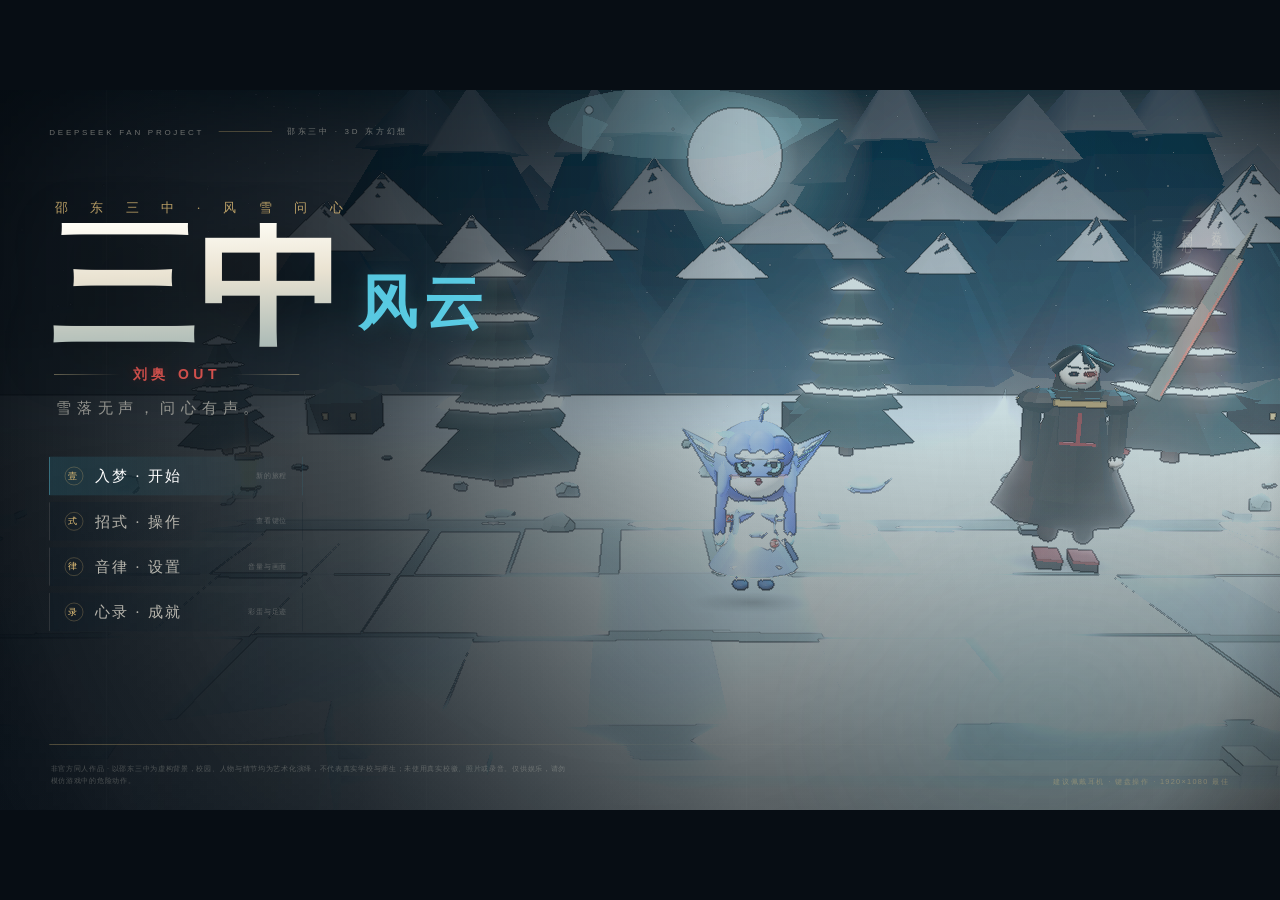
==== index.html @ c454cb0c "feat: 《三中风云》完整项目导入 - 三章 3D 低多边形动作流程、成长/武学/装备与 v2 存档 - 校园异化层：净化战斗、理智、伙伴、伪装、算力之眼、谣言与日历 - 27 班行为树与专属事件、" ====
<!DOCTYPE html>
<html lang="zh-CN">
<head>
  <meta charset="UTF-8">
  <meta name="viewport" content="width=device-width, initial-scale=1.0, maximum-scale=1.0, user-scalable=no">
  <meta name="theme-color" content="#070d14">
  <meta name="description" content="《三中风云》——操控 DeepSeek 的 Q 萌形象（名字可自定义），执行名为“深寻”的任务，在三中梦境的风雪中迎战守心人刘奥。原创 3D 水墨武侠动作游戏，以邵东三中校园为虚构梦境背景。">
  <meta property="og:title" content="三中风云｜刘奥 OUT">
  <meta property="og:description" content="一场关于守护与放手的水墨武侠梦。浏览器即开即玩，约 40–60 分钟。">
  <meta property="og:image" content="preview.png">
  <meta property="og:type" content="website">
  <title>三中风云｜刘奥 OUT</title>
  <link rel="icon" type="image/svg+xml" href="favicon.svg">
  <link rel="stylesheet" href="css/style.css">
  <link rel="stylesheet" href="css/campus.css">
</head>
<body>
  <canvas id="world3d" aria-hidden="true"></canvas>
  <canvas id="game" aria-label="三中风云 游戏画面"></canvas>

  <div id="ui">
    <!-- 标题 -->
    <section id="titleScreen" class="screen title-screen">
      <div class="title-topline">
        <span>DEEPSEEK FAN PROJECT</span>
        <span class="vertical-rule"></span>
        <span>邵东三中 · 3D 东方幻想</span>
      </div>

      <div class="title-lockup">
        <p class="title-eyebrow">邵 东 三 中 · 风 雪 问 心</p>
        <h1 class="game-title"><span>三中</span><i>风云</i></h1>
        <div class="title-rule"><b></b><em>刘奥 OUT</em><b></b></div>
        <p class="title-motto">雪落无声，问心有声。</p>
      </div>

      <nav class="main-menu" aria-label="主菜单">
        <button class="menu-btn primary" data-action="new"><span class="btn-index">壹</span><span>入梦 · 开始</span><small>新的旅程</small></button>
        <button class="menu-btn" data-action="continue" id="continueBtn" hidden><span class="btn-index">续</span><span>续梦 · 继续</span><small>承接上次心灯</small></button>
        <button class="menu-btn" data-action="help"><span class="btn-index">式</span><span>招式 · 操作</span><small>查看键位</small></button>
        <button class="menu-btn" data-action="settings"><span class="btn-index">律</span><span>音律 · 设置</span><small>音量与画面</small></button>
        <button class="menu-btn" data-action="achievements"><span class="btn-index">录</span><span>心录 · 成就</span><small>彩蛋与足迹</small></button>
      </nav>

      <div class="title-side-note">
        <span>一卷风雪</span>
        <span>一柄问心</span>
        <span>一场迟来的道别</span>
      </div>

      <div class="title-footer">
        <p>非官方同人作品 · 以邵东三中为虚构背景，校园、人物与情节均为艺术化演绎，不代表真实学校与师生；未使用真实校徽、照片或录音。仅供娱乐，请勿模仿游戏中的危险动作。</p>
        <span>建议佩戴耳机 · 键盘操作 · 1920×1080 最佳</span>
      </div>
      <div class="title-ink" aria-hidden="true"></div>
    </section>

    <!-- 顶部状态 -->
    <div id="hud" class="hud hidden">
      <div class="hud-left">
        <div class="hud-portrait"><canvas id="hudPortrait" width="160" height="160"></canvas><i class="portrait-ring"></i></div>
        <div class="hud-stats">
          <div class="hud-name"><b id="hudName">深 寻</b><span>DEEPSEEK</span><em id="hudChapter">序章</em></div>
          <div class="bar hp-bar"><i id="hpFill"></i><span id="hpText">160 / 160</span></div>
          <div class="bar qi-bar"><i id="qiFill"></i><span>Token</span></div>
          <div class="bar posture-bar"><i id="postureFill"></i><span>架势</span></div>
          <div class="bar san-bar"><i id="sanFill"></i><span>理智 <b id="sanText">100 / 100</b></span></div>
          <div class="xp-line"><div class="xp-track"><i id="xpFill"></i></div><span id="xpText">0 / 100</span><b>T · 属性</b></div>
          <div class="hud-badges">
            <span class="flask-badge" id="flaskBadge"><i>鲸露</i><b id="flaskCount">3</b></span>
            <span class="focus-badge" id="focusBadge"><i>心念</i><b id="focusText">0%</b></span>
            <span class="buff-badge" id="buffBadge" hidden>喵力</span>
            <span class="level-badge">Lv.<b id="levelText">1</b></span>
            <span class="attr-badge" id="attrBadge" hidden>属性点 0</span>
          </div>
        </div>
      </div>

      <div class="hud-right">
        <div class="stage-label" id="stageLabel">第一章 · 雪落云门</div>
        <div class="mission-label">三中 · 任务代号 深寻</div>
        <div class="campus-hud">
          <span class="disguise-chip" id="disguiseChip">伪装 <b id="disguiseText">100%</b></span>
          <span class="date-chip" id="dateChip">2025-09-01 · 早自习</span>
          <span class="exam-chip">高考倒计时 <b id="examDays">279</b> 天</span>
        </div>
        <div class="companion-chips" id="companionChips"></div>
        <div class="vision-chip" id="visionChip">Tab · 算力之眼</div>
        <div class="vision-chip zone-chip" id="zoneChip">M · 校园区域</div>
        <div class="vision-chip journal-chip" id="journalChip">Q · 三中档案</div>
        <div class="time-label"><span id="timerText">00:00</span><small>梦境时刻</small></div>
        <div class="objective" id="objective">循着心念的裂痕前行</div>
      </div>

      <div id="comboDisplay" class="combo-display">
        <strong id="comboNumber">0</strong><span>连斩</span>
        <em id="comboRank">无痕</em>
      </div>
    </div>

    <div id="bossBar" class="boss-bar hidden">
      <div class="boss-meta"><span id="bossName">刘奥</span><em id="bossTitle">守心人</em><b id="bossPhase">一阶段</b></div>
      <div class="boss-track"><i id="bossFill"></i><span class="boss-notch n1"></span><span class="boss-notch n2"></span></div>
    </div>

    <div id="interactPrompt" class="interact-prompt"><kbd>F</kbd><span id="interactName">互动</span><em>靠近·轻触</em></div>
    <div id="toast" class="toast"></div>
    <div id="omenToast" class="omen-toast">
      <span>天 之 象</span>
      <b id="omenName"></b>
      <p id="omenSub"></p>
    </div>
    <div id="chapterCard" class="chapter-card">
      <span id="chapterCardNum">第一章</span>
      <h2 id="chapterCardName">雪落云门</h2>
      <p id="chapterCardSub">云门旧地 · 风雪未停</p>
    </div>
    <div id="tutorial" class="tutorial"></div>
    <div id="subtitleBark" class="bark"></div>

    <div id="achievementToast" class="achievement-toast">
      <div class="ach-mark" id="achToastSeal">鲸</div>
      <div class="ach-copy"><span>心录 · 成就解锁</span><b id="achToastName"></b><p id="achToastDesc"></p></div>
    </div>

    <!-- 剧情对话 -->
    <div id="dialogue" class="dialogue hidden">
      <div class="dialogue-ornament"></div>
      <div class="dialogue-portrait"><canvas id="dialoguePortrait" width="220" height="220"></canvas></div>
      <div class="dialogue-body">
        <div class="dialogue-name" id="dialogueName">DeepSeek</div>
        <p class="dialogue-text" id="dialogueText"></p>
        <div id="dialogueChoices" class="dialogue-choices hidden"></div>
        <div class="dialogue-continue"><span>空格 / 点击</span><i></i></div>
      </div>
      <div class="dialogue-seal" aria-hidden="true">心</div>
    </div>

    <!-- 过场动画 -->
    <div id="cinematic" class="cinematic hidden">
      <div class="cinema-bar top"></div>
      <div class="cinema-bar bottom"></div>
      <div class="cinema-chapter" id="cinemaChapter">序 · 雪落无声</div>
      <div class="cinema-portrait"><canvas id="cinemaPortrait" width="220" height="220"></canvas></div>
      <button class="skip-btn" id="cinemaSkip">跳过序幕 <kbd>Esc</kbd></button>
      <div class="cinema-caption">
        <div class="cinema-speaker" id="cinemaSpeaker"></div>
        <p id="cinemaText"></p>
        <span class="cinema-hint" id="cinemaHint">点击 / 空格 继续</span>
      </div>
    </div>

    <!-- 暂停 -->
    <section id="pauseScreen" class="screen modal-screen hidden">
      <div class="modal-panel pause-panel">
        <p class="panel-eyebrow">风雪暂歇</p>
        <h2>暂停</h2>
        <div class="pause-actions">
          <button class="ink-btn primary" data-action="resume">继续前行</button>
          <button class="ink-btn" data-action="achievements">心录 · 成就</button>
          <button class="ink-btn" data-action="help">查看招式</button>
          <button class="ink-btn" data-action="photos">本地留影 · 照片角色</button>
          <button class="ink-btn" data-action="settings">音律设置</button>
          <button class="ink-btn danger" data-action="title">回到标题</button>
        </div>
        <p class="panel-note">进度会在每次破障后自动留存</p>
      </div>
    </section>

    <!-- 本地照片角色 -->
    <section id="photoScreen" class="screen modal-screen photo-screen hidden">
      <div class="modal-panel photo-panel">
        <p class="panel-eyebrow">本地 · 留影</p>
        <h2>照片角色</h2>
        <p class="photo-note">选择一张本地照片，游戏会在浏览器内完成去背景并生成 2.5D 纸片人。<b>照片不会上传、不会写入仓库或存档</b>，刷新页面后角色消失。</p>
        <label class="photo-field"><span>照片文件</span><input id="photoFile" type="file" accept="image/*"></label>
        <div class="photo-row">
          <label class="photo-field"><span>角色名</span><input id="photoName" type="text" maxlength="12" placeholder="同学"></label>
          <label class="photo-field"><span>行为</span>
            <select id="photoFaction">
              <option value="student">学生 · 附近游荡</option>
              <option value="athlete">体育生 · 追击碰撞</option>
              <option value="scholar">学霸 · 保持距离精神攻击</option>
            </select>
          </label>
        </div>
        <label class="photo-check"><input id="photoAI" type="checkbox" checked><span>启用 AI 行为（关闭后只作为立牌站立）</span></label>
        <p class="photo-status" id="photoStatus">尚未导入照片。</p>
        <div class="photo-actions">
          <button class="ink-btn primary" data-action="importPhoto">导入到当前场景</button>
          <button class="ink-btn" data-action="clearPhotos">清除留影</button>
          <button class="ink-btn" data-action="closePhotos">返回暂停</button>
        </div>
      </div>
    </section>

    <!-- 操作说明 -->
    <section id="helpScreen" class="screen modal-screen hidden">
      <div class="modal-panel help-panel">
        <p class="panel-eyebrow">问心式</p>
        <h2>操作与招式</h2>
        <div class="help-grid">
          <div class="help-item"><kbd>W</kbd><kbd>A</kbd><kbd>S</kbd><kbd>D</kbd><span>全向移动</span></div>
          <div class="help-item"><kbd>Space</kbd><span>跳跃 / 二段跳</span></div>
          <div class="help-item"><kbd>鼠标右键拖拽</kbd><span>环绕视角</span></div>
          <div class="help-item"><kbd>J</kbd><span>三段连斩</span></div>
          <div class="help-item"><kbd>K</kbd><span>潮涌斩 · 消耗 Token</span></div>
          <div class="help-item"><kbd>Shift</kbd><span>闪身 · 无敌帧</span></div>
          <div class="help-item"><kbd>E</kbd><span>卸势 · 红光时弹反</span></div>
          <div class="help-item"><kbd>F</kbd><span>处决气竭敌人 / 互动</span></div>
          <div class="help-item"><kbd>R</kbd><span>鲸露 · 回复生命</span></div>
          <div class="help-item"><kbd>U</kbd><span>鲸落 · 心念满时释放</span></div>
          <div class="help-item"><kbd>T</kbd><span>角色成长 · 属性与武学</span></div>
          <div class="help-item"><kbd>B</kbd><span>行囊 · 装备 / 道具 / 合成</span></div>
          <div class="help-item"><kbd>Tab</kbd><span>算力之眼 · 看见侵蚀与谣言</span></div>
          <div class="help-item"><kbd>G</kbd><span>AI 娘伙伴 · 同行与净化</span></div>
          <div class="help-item"><kbd>Q</kbd><span>三中档案 · 日历 / 班级 / 名册</span></div>
          <div class="help-item"><kbd>M</kbd><span>校园区域 · 教学 / 宿舍 / 食堂 / 操场</span></div>
          <div class="help-item"><kbd>Esc</kbd><span>暂停 / 跳过过场</span></div>
        </div>
        <div class="help-tip">
          <b>完美闪身 · 卸势</b><span>在命中前一瞬按 <kbd>Shift</kbd> 触发 0.2 倍子弹时间；看到红光时按 <kbd>E</kbd> 削减敌人真气。<br>敌人真气归零后靠近按 <kbd>F</kbd> 处决。</span>
        </div>
        <button class="ink-btn primary wide" data-action="closeHelp">明白了</button>
      </div>
    </section>

    <!-- 成长 -->
    <section id="growthScreen" class="screen modal-screen growth-screen hidden">
      <div class="growth-panel">
        <div class="growth-head"><div><p class="panel-eyebrow">心念 · 成长</p><h2>角色成长</h2></div><div class="growth-points"><b id="growthPoints">0</b><span>可用属性点</span><em>技能点 <b id="growthSkillPoints">0</b></em></div></div>
        <div class="growth-summary"><span>等级 <b id="growthLevel">1</b></span><span>经验 <b id="growthXp">0 / 100</b></span><span>累计击败 <b id="growthKills">0</b></span></div>
        <div class="growth-tabs">
          <button class="growth-tab active" data-action="growthTab" data-tab="attr">属 性</button>
          <button class="growth-tab" data-action="growthTab" data-tab="skill">武 学</button>
        </div>
        <div id="growthAttrPanel" class="growth-attrs">
          <div class="growth-attr" data-attr="str"><b>力 量</b><span id="attrStr">1</span><p>提高所有剑招伤害</p><button data-action="attrStr">＋</button></div>
          <div class="growth-attr" data-attr="agi"><b>敏 捷</b><span id="attrAgi">1</span><p>提高移速与 Token 回复</p><button data-action="attrAgi">＋</button></div>
          <div class="growth-attr" data-attr="vit"><b>体 魄</b><span id="attrVit">1</span><p>提高生命上限</p><button data-action="attrVit">＋</button></div>
        </div>
        <div id="growthSkillBranches" class="growth-skills hidden"></div>
        <p class="growth-note">升级获得 3 点属性点与 1 点技能点。装备在行囊（B）中穿戴，词缀会实时计入同一份成长存档。</p>
        <button class="ink-btn primary wide" data-action="closeGrowth">收心 · 继续</button>
      </div>
    </section>

    <!-- 行囊 -->
    <section id="equipmentScreen" class="screen modal-screen equipment-screen hidden">
      <div class="growth-panel equipment-panel">
        <div class="growth-head"><div><p class="panel-eyebrow">行囊 · 器物</p><h2>背包装备</h2></div><div class="growth-points"><b id="equipCount">0</b><span>行囊件数</span></div></div>
        <div class="growth-tabs equip-tabs">
          <button class="growth-tab active" data-action="equipTab" data-tab="equip">装 备</button>
          <button class="growth-tab" data-action="equipTab" data-tab="items">道 具</button>
          <button class="growth-tab" data-action="equipTab" data-tab="craft">合 成</button>
        </div>
        <div id="equipSlotsPanel">
          <div class="equip-slots" id="equipSlots"></div>
          <div class="equip-bag-head"><span>行 囊</span><em id="equipHint">点击器物穿戴；同槽位会自动替换</em></div>
          <div id="equipBag" class="equip-bag"></div>
        </div>
        <div id="equipItemsPanel" class="hidden">
          <div class="equip-bag-head"><span>道 具</span><em>白米饭、粉笔、耳机……在关键时候使用</em></div>
          <div id="itemList" class="consumable-list"></div>
        </div>
        <div id="equipCraftPanel" class="hidden">
          <div class="equip-bag-head"><span>合 成</span><em>在安全屋里，把校园物件拼成能活命的东西</em></div>
          <div id="recipeList" class="recipe-list"></div>
        </div>
        <button class="ink-btn primary wide" data-action="closeEquipment">收好行囊</button>
      </div>
    </section>

    <!-- 伙伴 -->
    <section id="companionScreen" class="screen modal-screen companion-screen hidden">
      <div class="growth-panel companion-panel">
        <div class="growth-head"><div><p class="panel-eyebrow">心念 · 同行</p><h2>AI 娘伙伴</h2></div><div class="growth-points"><b id="companionActive">0</b><span>同行人数</span></div></div>
        <div class="growth-summary"><span>按 <b>G</b> 开关本页</span><span>最多 <b>3</b> 位同行</span><span>精神攻击可能感染她们</span><span>白米饭 / 粉笔可净化</span></div>
        <div id="companionList" class="companion-list"></div>
        <p class="growth-note">好感度影响她们的台词与支援。被感染的 AI 娘会停止辅助并试图感染其他伙伴；放弃净化会留下隐患。</p>
        <button class="ink-btn primary wide" data-action="closeCompanions">收束心念</button>
      </div>
    </section>

    <!-- 档案 -->
    <section id="journalScreen" class="screen modal-screen journal-screen hidden">
      <div class="growth-panel journal-panel">
        <div class="growth-head"><div><p class="panel-eyebrow">校园 · 档案</p><h2>三中档案</h2></div><div class="growth-points"><b id="journalExamDays">279</b><span>距高考 / 天</span></div></div>
        <div class="growth-tabs">
          <button class="growth-tab active" data-action="journalTab" data-tab="calendar">日 历</button>
          <button class="growth-tab" data-action="journalTab" data-tab="classes">班 级</button>
          <button class="growth-tab" data-action="journalTab" data-tab="roster">名 册</button>
          <button class="growth-tab" data-action="journalTab" data-tab="rumors">传 言</button>
          <button class="growth-tab" data-action="journalTab" data-tab="factions">派 系</button>
        </div>
        <div id="journalBody" class="journal-body"></div>
        <p class="growth-note">2025 年 9 月 — 2026 年 6 月。世界不会等你，校园自有它的作息。</p>
        <button class="ink-btn primary wide" data-action="closeJournal">合上档案</button>
      </div>
    </section>

    <!-- 校园区域 -->
    <section id="zoneScreen" class="screen modal-screen zone-screen hidden">
      <div class="growth-panel zone-panel">
        <div class="growth-head"><div><p class="panel-eyebrow">校园 · 行走</p><h2>三中校园</h2></div><div class="growth-points"><b id="zoneExamDays">279</b><span>距高考 / 天</span></div></div>
        <div class="growth-summary"><span id="zoneClock">07:00 · 早自习</span><span id="zoneSan">理智 100 / 100</span><span>按 <b>M</b> 开关本页</span><span>行动会推进校园时间</span></div>
        <div class="zone-layout">
          <div class="zone-map" id="zoneMap"></div>
          <div class="zone-detail" id="zoneDetail"></div>
        </div>
        <div class="zone-log" id="zoneLog"></div>
        <p class="growth-note">区域行动受作息限制，也会消耗时间。上课时间在校园里动手仍会掉伪装；不同区域对应不同班级的污染。</p>
        <button class="ink-btn primary wide" data-action="closeZones">走回走廊</button>
      </div>
    </section>

    <!-- 成就 -->
    <section id="achievementsScreen" class="screen modal-screen achievements-screen hidden">
      <div class="achievements-panel">
        <div class="achievements-head">
          <div>
            <p class="panel-eyebrow">心录 · 风雪留痕</p>
            <h2>成就与彩蛋</h2>
          </div>
          <div class="ach-progress"><b id="achProgressText">0 / 16</b><span>已解锁</span></div>
        </div>
        <div id="achievementList" class="achievement-list"></div>
        <p class="achievements-tip">有些名字、动作和藏在起点身后的东西，也会被心录记住。</p>
        <button class="ink-btn primary wide" data-action="closeAchievements">合上心录</button>
      </div>
    </section>

    <!-- 自定义名字 -->
    <section id="nameScreen" class="screen modal-screen name-screen hidden">
      <div class="modal-panel name-panel">
        <p class="panel-eyebrow">入梦留名</p>
        <h2>你叫什么名字？</h2>
        <p class="name-desc">这个名字会写进这一卷风雪，也会留在自动存档里。</p>
        <input id="playerNameInput" class="name-input" type="text" maxlength="10" placeholder="DeepSeek" autocomplete="off" spellcheck="false" aria-label="玩家名字">
        <p class="name-hint">最多十字 · 留空则仍叫「DeepSeek」</p>
        <div class="name-actions">
          <button class="ink-btn primary" data-action="confirmName">写下名字 · 入梦</button>
          <button class="ink-btn" data-action="cancelName">再想想</button>
        </div>
      </div>
    </section>

    <!-- 设置 -->
    <section id="settingsScreen" class="screen modal-screen hidden">
      <div class="modal-panel settings-panel">
        <p class="panel-eyebrow">调律</p>
        <h2>音律与画面</h2>
        <label class="setting-row"><span>总音量</span><input id="volMaster" type="range" min="0" max="100" value="80"><b id="volMasterVal">80</b></label>
        <label class="setting-row"><span>乐声</span><input id="volMusic" type="range" min="0" max="100" value="55"><b id="volMusicVal">55</b></label>
        <label class="setting-row"><span>音效</span><input id="volSfx" type="range" min="0" max="100" value="75"><b id="volSfxVal">75</b></label>
        <label class="setting-row"><span>角色语音</span><input id="volVoice" type="range" min="0" max="100" value="80"><b id="volVoiceVal">80</b></label>
        <label class="setting-toggle"><span>屏幕震动</span><input id="toggleShake" type="checkbox" checked><b class="switch"></b></label>
        <label class="setting-toggle"><span>减少动态效果</span><input id="toggleMotion" type="checkbox"><b class="switch"></b></label>
        <button class="ink-btn primary wide" data-action="closeSettings">保存并返回</button>
      </div>
    </section>

    <!-- 心诀选择 -->
    <section id="upgradeScreen" class="screen modal-screen hidden">
      <div class="upgrade-head">
        <p class="panel-eyebrow">破障之后 · 心念凝形</p>
        <h2>参悟一道心诀</h2>
        <p>风雪会记住每一次选择。</p>
      </div>
      <div class="upgrade-cards" id="upgradeCards"></div>
    </section>

    <!-- 失败 -->
    <section id="deathScreen" class="screen death-screen hidden">
      <div class="death-ink"></div>
      <div class="big-cai" id="bigCai">菜</div>
      <div class="death-copy">
        <p class="panel-eyebrow">心灯熄了</p>
        <h2>这一局，有点菜。</h2>
        <p>菜就多练。风会等，雪也会等。</p>
        <div class="result-actions">
          <button class="ink-btn primary" data-action="retry">重燃心灯</button>
          <button class="ink-btn" data-action="title">回到标题</button>
        </div>
      </div>
    </section>

    <!-- 胜利 / 结局 -->
    <div id="victoryStamp" class="victory-stamp hidden">
      <div class="victory-rays"></div>
      <div class="stamp-out">刘奥<b>OUT</b></div>
      <p>守心人 · 败</p>
    </div>

    <section id="endingScreen" class="screen ending-screen hidden">
      <div class="ending-panel">
        <p class="panel-eyebrow">梦醒时分</p>
        <h2>雪停了。</h2>
        <p class="ending-quote">“爱若成牢，便不是归处。”</p>
        <div class="ending-stats" id="endingStats"></div>
        <div class="result-actions">
          <button class="ink-btn primary" data-action="new">再入一梦</button>
          <button class="ink-btn" data-action="title">回到标题</button>
        </div>
        <p class="ending-small">《三中风云》 · 本作仅供娱乐，危险动作请勿模仿。</p>
      </div>
    </section>

    <!-- 触屏 -->
    <div id="touchControls" class="touch-controls hidden">
      <button class="t-pause" data-action="pause" aria-label="暂停">停</button>
      <div class="touch-move">
        <button data-touch="forward" aria-label="向前">▲</button>
        <button data-touch="left" aria-label="向左">◀</button>
        <button data-touch="back" aria-label="向后">▼</button>
        <button data-touch="right" aria-label="向右">▶</button>
      </div>
      <div class="touch-action">
        <button data-touch="jump" class="t-jump">跳</button>
        <button data-touch="dodge" class="t-dodge">闪</button>
        <button data-touch="attack" class="t-attack">斩</button>
        <button data-touch="skill" class="t-skill">潮</button>
        <button data-touch="heal" class="t-heal">露</button>
        <button data-touch="deflect" class="t-deflect">卸</button>
        <button data-touch="interact" class="t-interact">触</button>
        <button data-touch="ultimate" class="t-ult">鲸</button>
        <button data-touch="growth" class="t-growth">属</button>
        <button data-touch="bag" class="t-bag">装</button>
        <button data-touch="vision" class="t-vision">眼</button>
        <button data-touch="companions" class="t-partner">伴</button>
        <button data-touch="journal" class="t-journal">档</button>
        <button data-touch="zones" class="t-zone">图</button>
      </div>
    </div>

    <div id="rotateHint">请横屏游玩</div>
  </div>

  <script src="js/utils.js"></script>
  <script src="js/input.js"></script>
  <script src="js/audio.js"></script>
  <script src="js/three-bundle.js"></script>
  <script src="js/art.js"></script>
  <script src="js/threeworld.js"></script>
  <script src="js/omens.js"></script>
  <script src="js/interactables3d.js"></script>
  <script src="js/animation.js"></script>
  <script src="js/story.js"></script>
  <script src="js/campus-data.js"></script>
  <script src="js/campus-systems.js"></script>
  <script src="js/entities.js"></script>
  <script src="js/levels.js"></script>
  <script src="js/game.js"></script>
</body>
</html>
---- css/style.css ----
:root {
  --bg: #070d14;
  --ink: #081018;
  --ink-2: #0d1b26;
  --paper: #e9e4d6;
  --paper-dim: #b9b5a8;
  --cyan: #64e5ff;
  --cyan-deep: #1b9fc4;
  --gold: #e8c47a;
  --red: #d8534f;
  --red-deep: #7f1e22;
  --ui-scale: 1;
  --serif: "STKaiti", "KaiTi", "Kaiti SC", "FangSong", "Songti SC", "Noto Serif CJK SC", "SimSun", serif;
  --sans: "Microsoft YaHei", "PingFang SC", "Noto Sans CJK SC", "Hiragino Sans GB", sans-serif;
}

* { box-sizing: border-box; }
html, body {
  margin: 0; padding: 0; width: 100%; height: 100%;
  overflow: hidden; background: var(--bg); color: var(--paper);
  font-family: var(--sans); user-select: none; -webkit-user-select: none;
  -webkit-tap-highlight-color: transparent;
}
body { position: fixed; inset: 0; }

#world3d {
  position: absolute; left: 0; top: 0;
  display: block; background: #070d14; pointer-events: none;
}
#game {
  position: absolute; inset: 0; width: 100%; height: 100%;
  display: block; background: transparent; pointer-events: none;
}

#ui {
  position: absolute; left: 50%; top: 50%;
  width: 1920px; height: 1080px;
  transform: translate(-50%, -50%) scale(var(--ui-scale));
  transform-origin: center center;
  overflow: hidden; pointer-events: none;
}

.hidden { display: none !important; }
[hidden] { display: none !important; }

.screen {
  position: absolute; inset: 0; pointer-events: auto;
  display: flex; flex-direction: column;
}

/* ============ 标题画面 ============ */
.title-screen {
  padding: 54px 74px 42px;
  background:
    linear-gradient(90deg, rgba(4,10,16,.92) 0%, rgba(4,10,16,.72) 28%, rgba(4,10,16,.18) 58%, rgba(4,10,16,.04) 100%),
    radial-gradient(ellipse at 75% 38%, rgba(78,188,222,.10), transparent 38%);
  animation: fadeIn 1.2s ease both;
}
.title-screen::before {
  content: ""; position: absolute; inset: 0; pointer-events: none;
  background:
    repeating-linear-gradient(90deg, transparent 0 159px, rgba(255,255,255,.016) 160px),
    linear-gradient(0deg, rgba(2,6,10,.56), transparent 55%);
  mix-blend-mode: screen;
}
.title-screen::after {
  content: ""; position: absolute; left: 74px; right: 74px; bottom: 98px; height: 1px;
  background: linear-gradient(90deg, rgba(232,196,122,.44), rgba(232,196,122,.05) 52%, transparent);
}
.title-topline {
  display: flex; align-items: center; gap: 22px;
  color: rgba(233,228,214,.44); letter-spacing: .34em; font-size: 12px;
  animation: slideDown .9s .15s ease both;
}
.vertical-rule { width: 80px; height: 1px; background: rgba(232,196,122,.4); }

.title-lockup {
  position: relative; z-index: 2; margin-top: 93px; width: 850px;
  animation: titleRise 1.4s .2s cubic-bezier(.2,.7,.2,1) both;
}
.title-eyebrow {
  margin: 0 0 9px 8px; font-family: var(--serif); font-size: 19px;
  letter-spacing: .78em; color: var(--gold); opacity: .8;
}
.game-title {
  position: relative; margin: 0; line-height: .84; font-family: var(--serif);
  font-weight: 900; letter-spacing: -.035em; display: flex; align-items: flex-end;
  filter: drop-shadow(0 18px 40px rgba(0,0,0,.45));
}
.game-title span {
  font-size: 222px; color: #f4efe2;
  background: linear-gradient(178deg, #fffef7 0%, #eae3d2 42%, #a9b9b5 100%);
  -webkit-background-clip: text; background-clip: text; color: transparent;
}
.game-title i {
  font-style: normal; font-size: 89px; margin-left: 20px; margin-bottom: 29px;
  letter-spacing: .12em; color: rgba(100,229,255,.85);
  text-shadow: 0 0 28px rgba(100,229,255,.16);
}
.title-rule { display: flex; align-items: center; gap: 18px; margin: 27px 0 0 7px; }
.title-rule b { height: 1px; width: 100px; background: linear-gradient(90deg, rgba(217,197,151,.65), transparent); }
.title-rule b:last-child { transform: scaleX(-1); }
.title-rule em {
  font-style: normal; font-family: var(--sans); font-weight: 800; font-size: 21px;
  letter-spacing: .32em; color: var(--red); text-shadow: 0 0 20px rgba(216,83,79,.24);
}
.title-motto {
  font-family: var(--serif); font-size: 22px; letter-spacing: .42em;
  margin: 22px 0 0 10px; color: rgba(233,228,214,.58);
}

.main-menu {
  position: relative; z-index: 3; margin-top: 58px; width: 380px;
  display: flex; flex-direction: column; gap: 10px;
  animation: fadeUp 1.2s .65s ease both;
}
.menu-btn {
  position: relative; display: flex; align-items: center; gap: 17px;
  min-height: 58px; padding: 0 22px; border: 1px solid transparent;
  border-left: 1px solid rgba(233,228,214,.18);
  background: linear-gradient(90deg, rgba(12,27,38,.38), rgba(12,27,38,0));
  color: rgba(233,228,214,.76); font-family: var(--serif); font-size: 23px;
  letter-spacing: .14em; cursor: pointer; text-align: left;
  transition: .32s cubic-bezier(.2,.7,.2,1);
  overflow: hidden;
}
.menu-btn::after {
  content: ""; position: absolute; left: 0; bottom: 0; height: 1px; width: 0;
  background: linear-gradient(90deg, var(--cyan), transparent);
  transition: width .32s ease;
}
.menu-btn:hover, .menu-btn:focus-visible {
  border-left-color: var(--cyan); background: linear-gradient(90deg, rgba(41,122,145,.24), transparent);
  color: #fff; padding-left: 29px; outline: none;
}
.menu-btn:hover::after, .menu-btn:focus-visible::after { width: 74%; }
.menu-btn.primary { border-left-color: rgba(100,229,255,.6); background: linear-gradient(90deg, rgba(47,142,168,.20), transparent); color: #fff; }
.menu-btn .btn-index {
  font-size: 14px; width: 28px; height: 28px; display: grid; place-items: center;
  border: 1px solid rgba(232,196,122,.35); border-radius: 50%; color: var(--gold);
  font-family: var(--serif); flex: none;
}
.menu-btn small {
  margin-left: auto; font-family: var(--sans); font-size: 10px;
  letter-spacing: .18em; color: rgba(233,228,214,.28); text-transform: uppercase;
}
.menu-btn:hover small { color: rgba(100,229,255,.5); }

.title-side-note {
  position: absolute; right: 83px; top: 188px; z-index: 2;
  display: flex; flex-direction: column; gap: 21px;
  font-family: var(--serif); font-size: 17px; letter-spacing: .5em;
  color: rgba(233,228,214,.30); writing-mode: vertical-rl;
  border-left: 1px solid rgba(233,228,214,.12); padding-left: 23px;
  animation: fadeIn 2s 1s both;
}
.title-footer {
  position: absolute; left: 76px; right: 76px; bottom: 35px; z-index: 3;
  display: flex; justify-content: space-between; align-items: flex-end; gap: 30px;
  font-size: 11px; color: rgba(233,228,214,.27); letter-spacing: .05em;
  animation: fadeIn 1.4s 1.2s both;
}
.title-footer p { margin: 0; max-width: 780px; line-height: 1.7; }
.title-footer span { flex: none; color: rgba(232,196,122,.34); letter-spacing: .18em; }
.title-ink {
  position: absolute; right: -130px; bottom: -260px; width: 980px; height: 780px;
  background: radial-gradient(ellipse at 52% 48%, rgba(70,169,195,.11), transparent 60%);
  transform: rotate(-15deg); filter: blur(8px); pointer-events: none;
}

/* ============ HUD ============ */
.hud {
  position: absolute; inset: 0; pointer-events: none;
  padding: 34px 44px;
}
.hud-left {
  position: absolute; left: 42px; top: 30px; display: flex; gap: 17px; align-items: center;
  filter: drop-shadow(0 8px 24px rgba(0,0,0,.45));
}
.hud-portrait {
  position: relative; width: 84px; height: 84px; flex: none;
  border-radius: 50%; background: radial-gradient(circle at 50% 42%, #244556, #0a141c 70%);
  border: 1px solid rgba(100,229,255,.34);
  box-shadow: inset 0 0 22px rgba(100,229,255,.14), 0 0 28px rgba(100,229,255,.06);
  overflow: hidden;
}
.hud-portrait canvas { width: 100%; height: 100%; display: block; }
.portrait-ring {
  position: absolute; inset: 4px; border: 1px solid rgba(232,196,122,.26);
  border-radius: 50%; pointer-events: none;
}
.hud-stats { width: 360px; }
.hud-name { display: flex; align-items: baseline; gap: 11px; margin-bottom: 7px; }
.hud-name b { font-family: var(--serif); font-size: 22px; letter-spacing: .16em; color: #f4efe2; }
.hud-name span { font-size: 8px; letter-spacing: .24em; color: rgba(100,229,255,.55); }
.hud-name em { margin-left: auto; font-style: normal; font-size: 10px; letter-spacing: .1em; color: rgba(233,228,214,.38); }
.bar {
  position: relative; height: 13px; margin-bottom: 7px; overflow: hidden;
  background: rgba(3,10,14,.66); border: 1px solid rgba(233,228,214,.12);
  transform: skewX(-15deg);
}
.bar i {
  position: absolute; left: 0; top: 0; bottom: 0; width: 100%;
  transform-origin: left center; transition: width .18s ease-out;
}
.hp-bar i { background: linear-gradient(90deg, #b93f41, #e0675d 62%, #f39b7d); box-shadow: 0 0 16px rgba(224,103,93,.3); }
.hp-bar span { position: absolute; inset: 0; display: grid; place-items: center; font-size: 8px; letter-spacing: .08em; color: rgba(255,245,234,.78); transform: skewX(15deg); }
.qi-bar { height: 7px; width: 78%; }
.posture-bar { height: 5px; width: 78%; }
.posture-bar i { background: linear-gradient(90deg, #8d6b30, #e8c47a); box-shadow: 0 0 12px rgba(232,196,122,.25); }
.posture-bar span { position: absolute; right: 5px; top: -3px; font-family: var(--serif); font-size: 8px; color: rgba(232,196,122,.6); transform: skewX(15deg); }
.qi-bar i { background: linear-gradient(90deg, #1b7696, #62dff7); box-shadow: 0 0 12px rgba(100,229,255,.32); }
.qi-bar span { position: absolute; right: 5px; top: -2px; font-family: var(--serif); font-size: 9px; color: rgba(159,236,255,.72); transform: skewX(15deg); }
.hud-badges { display: flex; gap: 16px; margin-top: 8px; align-items: center; }
.flask-badge, .focus-badge { display: flex; align-items: center; gap: 7px; font-size: 9px; letter-spacing: .12em; color: rgba(233,228,214,.46); }
.flask-badge i, .focus-badge i { font-style: normal; }
.flask-badge b {
  width: 24px; height: 18px; display: grid; place-items: center; border-radius: 9px 9px 5px 5px;
  color: #bff5ff; background: linear-gradient(180deg, rgba(60,187,216,.3), rgba(12,58,74,.6));
  border: 1px solid rgba(100,229,255,.35); font-size: 10px;
}
.focus-badge b { color: var(--gold); font-size: 10px; }
.focus-badge.ready b { animation: goldPulse 1s infinite; color: #ffe6a8; }
.buff-badge { padding: 3px 9px; border: 1px solid rgba(232,196,122,.34); border-radius: 10px; font-size: 9px; letter-spacing: .12em; color: #ffe0a0; background: rgba(232,196,122,.08); animation: softPulse 2s infinite; }

.hud-right { position: absolute; right: 44px; top: 35px; text-align: right; }
.stage-label { font-family: var(--serif); font-size: 17px; letter-spacing: .2em; color: rgba(233,228,214,.7); }
.mission-label { margin-top: 5px; font-size: 9px; letter-spacing: .26em; color: rgba(100,229,255,.44); }
.time-label { display: flex; align-items: baseline; justify-content: flex-end; gap: 9px; margin-top: 6px; }
.time-label span { font-size: 22px; font-weight: 300; font-variant-numeric: tabular-nums; color: rgba(233,228,214,.58); letter-spacing: .06em; }
.time-label small { font-size: 8px; letter-spacing: .18em; color: rgba(233,228,214,.24); }
.objective { margin-top: 12px; font-size: 10px; letter-spacing: .08em; color: rgba(232,196,122,.6); }

.combo-display {
  position: absolute; right: 62px; top: 178px; text-align: right; opacity: 0;
  transform: translateX(14px); transition: .2s ease;
}
.combo-display.active { opacity: 1; transform: translateX(0); }
.combo-display strong {
  display: block; font-family: var(--serif); font-size: 76px; line-height: .8;
  color: #eef9fa; text-shadow: 0 0 26px rgba(100,229,255,.34);
  font-variant-numeric: tabular-nums;
}
.combo-display span { font-family: var(--serif); font-size: 16px; letter-spacing: .3em; color: rgba(100,229,255,.72); }
.combo-display em { display: block; margin-top: 9px; font-style: normal; font-size: 9px; letter-spacing: .24em; color: rgba(232,196,122,.62); }

.boss-bar {
  position: absolute; left: 50%; bottom: 54px; width: 1000px;
  transform: translateX(-50%); pointer-events: none;
  filter: drop-shadow(0 8px 22px rgba(0,0,0,.5));
}
.boss-meta { display: flex; align-items: baseline; gap: 14px; margin-bottom: 7px; }
.boss-meta span { font-family: var(--serif); font-size: 24px; letter-spacing: .25em; color: #f0e6d2; }
.boss-meta em { font-style: normal; font-size: 9px; letter-spacing: .22em; color: rgba(216,83,79,.74); }
.boss-meta b { margin-left: auto; font-weight: 400; font-size: 9px; letter-spacing: .16em; color: rgba(233,228,214,.35); }
.boss-track { position: relative; height: 10px; background: rgba(4,8,11,.8); border: 1px solid rgba(233,228,214,.16); overflow: hidden; transform: skewX(-18deg); }
.boss-track i { position: absolute; inset: 0; transform-origin: left; background: linear-gradient(90deg, #6d1b22, #d14745 62%, #f28b65); box-shadow: 0 0 18px rgba(216,83,79,.38); transition: width .12s linear; }
.boss-notch { position: absolute; top: 0; bottom: 0; width: 1px; background: rgba(7,12,16,.78); }
.boss-notch.n1 { left: 33.33%; } .boss-notch.n2 { left: 66.66%; }

/* ============ 提示与章节 ============ */
.toast {
  position: absolute; left: 50%; top: 144px; transform: translate(-50%, -8px);
  padding: 11px 25px; background: linear-gradient(90deg, transparent, rgba(8,18,25,.88) 14%, rgba(8,18,25,.88) 86%, transparent);
  color: rgba(233,228,214,.82); font-family: var(--serif); font-size: 18px; letter-spacing: .18em;
  opacity: 0; transition: .35s ease; pointer-events: none; white-space: nowrap;
}
.toast.show { opacity: 1; transform: translate(-50%, 0); }
.toast.gold { color: var(--gold); }
.toast.red { color: #ef9288; }

.omen-toast {
  position: absolute; left: 50%; top: 236px; transform: translate(-50%, -12px);
  width: 760px; text-align: center; pointer-events: none; z-index: 16;
  opacity: 0; transition: opacity .8s ease, transform .8s ease;
}
.omen-toast.show { opacity: 1; transform: translate(-50%, 0); }
.omen-toast span { display: block; font-size: 9px; letter-spacing: .55em; color: rgba(100,229,255,.55); margin-bottom: 7px; }
.omen-toast b { display: block; font-family: var(--serif); font-weight: 400; font-size: 37px; letter-spacing: .22em; color: #f2e7ca; text-shadow: 0 0 32px rgba(100,229,255,.18), 0 6px 20px rgba(0,0,0,.7); }
.omen-toast p { margin: 9px 0 0; font-family: var(--serif); font-size: 14px; letter-spacing: .12em; color: rgba(233,228,214,.44); }
.omen-toast::before, .omen-toast::after {
  content: ""; position: absolute; top: 34px; width: 130px; height: 1px;
  background: linear-gradient(90deg, transparent, rgba(100,229,255,.45));
}
.omen-toast::before { left: 58px; }
.omen-toast::after { right: 58px; transform: scaleX(-1); }

.interact-prompt {
  position: absolute; left: 50%; bottom: 132px; transform: translate(-50%, 8px);
  display: flex; align-items: center; gap: 11px; padding: 8px 18px 8px 9px;
  background: linear-gradient(90deg, rgba(6,17,23,.9), rgba(8,25,32,.82));
  border: 1px solid rgba(100,229,255,.25); border-left: 2px solid rgba(100,229,255,.7);
  box-shadow: 0 10px 30px rgba(0,0,0,.35);
  opacity: 0; pointer-events: none; transition: opacity .2s, transform .2s; z-index: 12;
}
.interact-prompt.show { opacity: 1; transform: translate(-50%, 0); }
.interact-prompt kbd {
  width: 27px; height: 27px; display: grid; place-items: center; border-radius: 3px;
  border: 1px solid rgba(233,228,214,.3); background: rgba(233,228,214,.07);
  color: #f5f0e4; font-size: 11px; font-weight: 700;
}
.interact-prompt span { font-family: var(--serif); font-size: 17px; letter-spacing: .12em; color: #e9f8f8; }
.interact-prompt em { font-style: normal; font-size: 9px; letter-spacing: .14em; color: rgba(233,228,214,.28); }

.chapter-card {
  position: absolute; inset: 0; display: flex; flex-direction: column; align-items: center; justify-content: center;
  background: radial-gradient(ellipse at 50% 50%, rgba(5,12,18,.72), rgba(2,6,9,.94));
  opacity: 0; pointer-events: none; transition: opacity .7s ease;
  z-index: 9;
}
.chapter-card.show { opacity: 1; }
.chapter-card span { font-size: 11px; letter-spacing: .6em; color: rgba(232,196,122,.58); margin-bottom: 16px; }
.chapter-card h2 { font-family: var(--serif); font-weight: 500; font-size: 58px; letter-spacing: .3em; margin: 0; color: #f1eadb; }
.chapter-card p { margin: 18px 0 0; font-family: var(--serif); font-size: 15px; letter-spacing: .3em; color: rgba(233,228,214,.4); }
.chapter-card::before { content: ""; position: absolute; top: 50%; left: 50%; width: 720px; height: 1px; transform: translate(-50%, 0); background: linear-gradient(90deg, transparent, rgba(232,196,122,.24), transparent); margin-top: 73px; }

.tutorial {
  position: absolute; left: 50px; bottom: 50px; display: flex; flex-direction: column; gap: 8px;
  pointer-events: none;
}
.tip-chip {
  display: flex; align-items: center; gap: 11px; padding: 8px 15px 8px 9px;
  background: linear-gradient(90deg, rgba(7,16,23,.82), rgba(7,16,23,.12));
  border-left: 1px solid rgba(100,229,255,.35); color: rgba(233,228,214,.5);
  font-size: 11px; letter-spacing: .06em; animation: tipIn .35s ease both;
}
.tip-chip kbd {
  min-width: 27px; height: 24px; padding: 0 6px; border-radius: 3px; display: grid; place-items: center;
  border: 1px solid rgba(233,228,214,.24); background: rgba(233,228,214,.06);
  color: #f0eadb; font-family: var(--sans); font-size: 10px; font-weight: 700;
}
.tip-chip em { font-style: normal; color: rgba(100,229,255,.75); }

/* 成就 */
.achievement-toast {
  position: absolute; right: 44px; top: 210px; z-index: 24; width: 390px;
  display: flex; gap: 16px; padding: 17px 20px;
  background: linear-gradient(135deg, rgba(9,25,34,.96), rgba(5,13,19,.94));
  border: 1px solid rgba(232,196,122,.28); border-right: 2px solid rgba(232,196,122,.7);
  box-shadow: 0 18px 45px rgba(0,0,0,.35), inset 0 0 30px rgba(100,229,255,.03);
  opacity: 0; transform: translateX(28px); pointer-events: none;
  transition: opacity .45s ease, transform .45s cubic-bezier(.2,.8,.2,1);
}
.achievement-toast.show { opacity: 1; transform: translateX(0); }
.ach-mark {
  flex: none; width: 54px; height: 54px; border-radius: 50%; display: grid; place-items: center;
  border: 1px solid rgba(232,196,122,.55); color: var(--gold);
  font-family: var(--serif); font-size: 27px; background: rgba(232,196,122,.05);
  box-shadow: 0 0 22px rgba(232,196,122,.08);
}
.ach-copy { min-width: 0; }
.ach-copy span { display: block; font-size: 9px; letter-spacing: .28em; color: rgba(100,229,255,.55); }
.ach-copy b { display: block; margin-top: 3px; font-family: var(--serif); font-weight: 500; font-size: 25px; letter-spacing: .12em; color: #f2ead8; }
.ach-copy p { margin: 4px 0 0; font-size: 10px; line-height: 1.55; color: rgba(233,228,214,.38); }

.achievements-screen { z-index: 68; }
.achievements-panel {
  width: 1180px; padding: 40px 44px 35px;
  background: linear-gradient(145deg, rgba(13,27,38,.985), rgba(5,12,18,.99));
  border: 1px solid rgba(233,228,214,.13); box-shadow: 0 38px 100px rgba(0,0,0,.62);
  position: relative;
}
.achievements-panel::before, .achievements-panel::after { content: ""; position: absolute; width: 38px; height: 38px; pointer-events: none; }
.achievements-panel::before { left: -1px; top: -1px; border-left: 1px solid var(--cyan); border-top: 1px solid var(--cyan); }
.achievements-panel::after { right: -1px; bottom: -1px; border-right: 1px solid rgba(232,196,122,.45); border-bottom: 1px solid rgba(232,196,122,.45); }
.achievements-head { display: flex; justify-content: space-between; align-items: flex-end; margin-bottom: 24px; }
.achievements-head h2 { margin: 0; font-family: var(--serif); font-weight: 500; font-size: 44px; letter-spacing: .16em; color: #f2ecdf; }
.ach-progress { text-align: right; padding-bottom: 7px; }
.ach-progress b { display: block; font-family: var(--serif); font-size: 29px; font-weight: 400; color: var(--gold); }
.ach-progress span { font-size: 9px; letter-spacing: .22em; color: rgba(233,228,214,.3); }
.achievement-list { display: grid; grid-template-columns: 1fr 1fr; gap: 10px 14px; max-height: 610px; overflow-y: auto; padding-right: 5px; }
.achievement-list::-webkit-scrollbar { width: 3px; }
.achievement-list::-webkit-scrollbar-thumb { background: rgba(100,229,255,.25); }
.achievement-card {
  display: flex; gap: 15px; align-items: center; min-height: 77px; padding: 12px 16px;
  border: 1px solid rgba(233,228,214,.08); background: rgba(233,228,214,.025);
}
.achievement-card .seal {
  width: 43px; height: 43px; flex: none; display: grid; place-items: center; border-radius: 50%;
  font-family: var(--serif); font-size: 20px; color: rgba(232,196,122,.7); border: 1px solid rgba(232,196,122,.3);
}
.achievement-card b { display: block; font-family: var(--serif); font-weight: 400; font-size: 20px; letter-spacing: .1em; color: #e9e3d5; }
.achievement-card p { margin: 4px 0 0; font-size: 10px; line-height: 1.55; color: rgba(233,228,214,.36); }
.achievement-card.locked { opacity: .38; filter: grayscale(.8); }
.achievement-card.locked .seal { border-color: rgba(233,228,214,.15); color: rgba(233,228,214,.25); }
.achievement-card.locked b { color: rgba(233,228,214,.42); }
.achievement-card.just { border-color: rgba(232,196,122,.28); background: rgba(232,196,122,.035); }
.achievements-tip { margin: 18px 0 0; font-family: var(--serif); font-size: 12px; letter-spacing: .1em; color: rgba(233,228,214,.28); text-align: center; }

.bark {
  position: absolute; left: 50%; top: 175px; transform: translateX(-50%);
  max-width: 900px; padding: 9px 22px; text-align: center;
  font-family: var(--serif); font-size: 20px; letter-spacing: .08em;
  color: #eee5d2; background: linear-gradient(90deg, transparent, rgba(7,15,21,.82) 12%, rgba(7,15,21,.82) 88%, transparent);
  opacity: 0; transition: opacity .3s ease; pointer-events: none;
}
.bark.show { opacity: 1; }
.bark b { font-weight: 400; color: var(--cyan); margin-right: 13px; font-size: 12px; letter-spacing: .18em; }

/* ============ 对话 ============ */
.dialogue {
  position: absolute; left: 110px; right: 110px; bottom: 42px; min-height: 190px;
  display: flex; align-items: stretch; gap: 25px; padding: 23px 34px 22px 26px;
  background:
    linear-gradient(90deg, rgba(7,15,21,.96), rgba(8,20,28,.90) 55%, rgba(7,15,21,.93)),
    radial-gradient(ellipse at 5% 40%, rgba(100,229,255,.10), transparent 36%);
  border-top: 1px solid rgba(100,229,255,.22);
  border-bottom: 1px solid rgba(232,196,122,.12);
  box-shadow: 0 24px 70px rgba(0,0,0,.55), inset 0 1px rgba(255,255,255,.03);
  pointer-events: auto; cursor: pointer; z-index: 20;
  animation: dialogueIn .28s cubic-bezier(.2,.8,.2,1) both;
}
.dialogue::before { content: ""; position: absolute; inset: 7px; border: 1px solid rgba(233,228,214,.05); pointer-events: none; }
.dialogue-ornament { position: absolute; left: -1px; top: -1px; width: 86px; height: 2px; background: linear-gradient(90deg, var(--cyan), transparent); }
.dialogue-portrait {
  width: 136px; height: 136px; flex: none; border-radius: 50%; overflow: hidden;
  align-self: center; border: 1px solid rgba(100,229,255,.24);
  background: radial-gradient(circle at 50% 40%, #193545, #081117 74%);
  box-shadow: inset 0 0 32px rgba(100,229,255,.10);
}
.dialogue-portrait canvas { width: 100%; height: 100%; display: block; }
.dialogue-body { flex: 1; padding-top: 2px; min-width: 0; }
.dialogue-name {
  font-family: var(--serif); font-size: 21px; letter-spacing: .22em; color: var(--gold);
  display: flex; align-items: center; gap: 13px; margin-bottom: 8px;
}
.dialogue-name::after { content: ""; height: 1px; width: 180px; background: linear-gradient(90deg, rgba(232,196,122,.3), transparent); }
.dialogue-text {
  margin: 0; font-family: var(--serif); font-size: 25px; line-height: 1.68;
  letter-spacing: .055em; color: #e9e4d6; min-height: 84px; white-space: pre-wrap;
}
.dialogue-continue { display: flex; justify-content: flex-end; align-items: center; gap: 9px; margin-top: 3px; font-size: 9px; letter-spacing: .16em; color: rgba(233,228,214,.28); }
.dialogue-continue i { width: 7px; height: 7px; border-right: 1px solid var(--cyan); border-bottom: 1px solid var(--cyan); transform: rotate(45deg); animation: nudge 1s infinite; }
.dialogue-seal {
  position: absolute; right: 20px; top: 17px; width: 31px; height: 31px;
  display: grid; place-items: center; border: 1px solid rgba(216,83,79,.38);
  color: rgba(216,83,79,.55); font-family: var(--serif); font-size: 15px;
  transform: rotate(4deg);
}

/* ============ 过场 ============ */
.cinematic { position: absolute; inset: 0; pointer-events: auto; z-index: 15; }
.cinema-bar { position: absolute; left: 0; right: 0; height: 84px; background: #020507; z-index: 2; }
.cinema-bar.top { top: 0; }
.cinema-bar.bottom { bottom: 0; }
.cinema-chapter {
  position: absolute; left: 72px; top: 120px; z-index: 3;
  font-family: var(--serif); font-size: 15px; letter-spacing: .42em; color: rgba(232,196,122,.65);
  border-left: 2px solid rgba(232,196,122,.36); padding-left: 15px;
}
.cinema-portrait {
  position: absolute; left: 72px; top: 176px; width: 146px; height: 146px; z-index: 4;
  border-radius: 50%; overflow: hidden; border: 1px solid rgba(100,229,255,.25);
  background: radial-gradient(circle at 50% 42%, #1a303a, #071016 72%);
  box-shadow: 0 16px 45px rgba(0,0,0,.4), inset 0 0 24px rgba(100,229,255,.07);
  opacity: .92;
}
.cinema-portrait::after { content: ""; position: absolute; inset: 5px; border-radius: 50%; border: 1px solid rgba(232,196,122,.15); pointer-events: none; }
.cinema-portrait canvas { width: 100%; height: 100%; display: block; }
.skip-btn {
  position: absolute; right: 66px; top: 28px; z-index: 5;
  border: 0; background: transparent; color: rgba(233,228,214,.42);
  font-family: var(--sans); font-size: 10px; letter-spacing: .15em; cursor: pointer;
  padding: 10px 12px; transition: color .2s ease;
}
.skip-btn:hover { color: var(--paper); }
.skip-btn kbd { border: 1px solid rgba(233,228,214,.24); border-radius: 2px; padding: 2px 5px; font-size: 8px; margin-left: 5px; }
.cinema-caption {
  position: absolute; left: 50%; bottom: 139px; transform: translateX(-50%);
  width: 1080px; text-align: center; z-index: 4;
}
.cinema-speaker {
  display: inline-block; margin-bottom: 13px; padding: 4px 16px;
  font-family: var(--serif); color: var(--cyan); font-size: 15px; letter-spacing: .3em;
  background: linear-gradient(90deg, transparent, rgba(17,47,59,.6), transparent);
}
.cinema-caption p {
  margin: 0; padding: 16px 30px; font-family: var(--serif); font-size: 28px;
  line-height: 1.7; letter-spacing: .08em; color: #ece5d5;
  background: linear-gradient(90deg, transparent, rgba(3,9,13,.72) 15%, rgba(3,9,13,.72) 85%, transparent);
  text-shadow: 0 2px 18px rgba(0,0,0,.8);
}
.cinema-caption p:empty { display: none; }
.cinema-hint {
  display: inline-block; margin-top: 15px; font-size: 9px; letter-spacing: .25em;
  color: rgba(233,228,214,.27); animation: softPulse 2s infinite;
}

/* ============ 模态框 ============ */
.modal-screen {
  align-items: center; justify-content: center; z-index: 30;
  background: rgba(2,6,9,.72); backdrop-filter: blur(8px);
  animation: fadeIn .25s ease both;
}
.modal-panel {
  position: relative; width: 760px; padding: 48px 58px 42px;
  background:
    linear-gradient(145deg, rgba(13,27,38,.97), rgba(5,12,18,.98)),
    radial-gradient(ellipse at 10% 0, rgba(100,229,255,.1), transparent 45%);
  border: 1px solid rgba(233,228,214,.12);
  box-shadow: 0 38px 100px rgba(0,0,0,.6);
}
.modal-panel::before, .modal-panel::after {
  content: ""; position: absolute; width: 35px; height: 35px; pointer-events: none;
}
.modal-panel::before { left: -1px; top: -1px; border-left: 1px solid var(--cyan); border-top: 1px solid var(--cyan); }
.modal-panel::after { right: -1px; bottom: -1px; border-right: 1px solid rgba(232,196,122,.46); border-bottom: 1px solid rgba(232,196,122,.46); }
.panel-eyebrow { margin: 0 0 8px; font-family: var(--serif); font-size: 12px; letter-spacing: .45em; color: rgba(232,196,122,.6); }
.modal-panel h2, .upgrade-head h2 { margin: 0 0 29px; font-family: var(--serif); font-weight: 500; font-size: 42px; letter-spacing: .14em; color: #f2ecdf; }
.panel-note { margin: 22px 0 0; font-size: 10px; letter-spacing: .08em; color: rgba(233,228,214,.24); text-align: center; }
.pause-actions { display: flex; flex-direction: column; gap: 10px; }
.ink-btn {
  position: relative; min-height: 49px; padding: 0 26px; cursor: pointer;
  border: 1px solid rgba(233,228,214,.15); background: rgba(233,228,214,.035);
  color: rgba(233,228,214,.72); font-family: var(--serif); font-size: 18px; letter-spacing: .16em;
  transition: .25s ease;
}
.ink-btn:hover { border-color: rgba(100,229,255,.45); background: rgba(100,229,255,.08); color: #fff; }
.ink-btn.primary { background: linear-gradient(90deg, rgba(48,156,185,.26), rgba(48,156,185,.07)); border-color: rgba(100,229,255,.42); color: #e8fbff; }
.ink-btn.primary:hover { background: linear-gradient(90deg, rgba(67,192,223,.35), rgba(67,192,223,.10)); box-shadow: 0 0 26px rgba(100,229,255,.08); }
.ink-btn.danger { color: rgba(238,142,132,.62); }
.ink-btn.danger:hover { border-color: rgba(216,83,79,.38); background: rgba(216,83,79,.08); }
.ink-btn.wide { width: 100%; margin-top: 24px; }

.help-panel { width: 900px; }
.help-grid { display: grid; grid-template-columns: 1fr 1fr; gap: 10px 26px; margin-bottom: 25px; }
.help-item { display: flex; align-items: center; gap: 8px; padding: 11px 0; border-bottom: 1px solid rgba(233,228,214,.07); color: rgba(233,228,214,.6); font-size: 13px; }
.help-item kbd {
  min-width: 36px; height: 30px; padding: 0 10px; display: inline-grid; place-items: center;
  border: 1px solid rgba(233,228,214,.21); border-bottom-color: rgba(233,228,214,.32);
  background: rgba(233,228,214,.06); border-radius: 3px; color: #eee8da; font-family: var(--sans); font-size: 11px; font-weight: 700;
}
.help-item span { margin-left: 8px; }
.help-tip { padding: 18px 21px; border-left: 2px solid rgba(100,229,255,.4); background: rgba(100,229,255,.045); display: flex; flex-direction: column; gap: 6px; }
.help-tip b { font-family: var(--serif); font-size: 16px; letter-spacing: .15em; color: var(--cyan); font-weight: 400; }
.help-tip span { font-size: 11px; line-height: 1.6; color: rgba(233,228,214,.45); }
.help-tip kbd { padding: 1px 5px; border: 1px solid rgba(233,228,214,.2); border-radius: 2px; color: rgba(233,228,214,.7); font-size: 9px; }

.name-screen { z-index: 70; }
.name-panel { width: 680px; text-align: center; padding-top: 44px; }
.name-panel h2 { margin-bottom: 10px; }
.name-desc { margin: 0 0 27px; font-family: var(--serif); font-size: 14px; letter-spacing: .1em; color: rgba(233,228,214,.42); }
.name-input {
  width: 100%; height: 82px; padding: 0 20px; display: block;
  border: 1px solid rgba(100,229,255,.28); outline: none;
  background: linear-gradient(180deg, rgba(9,25,35,.86), rgba(4,12,18,.92));
  color: #f4f1e6; font-family: var(--serif); font-size: 40px; letter-spacing: .16em;
  text-align: center; caret-color: var(--cyan); border-radius: 2px;
  box-shadow: inset 0 0 30px rgba(100,229,255,.035);
  transition: border-color .2s, box-shadow .2s;
}
.name-input::placeholder { color: rgba(233,228,214,.22); }
.name-input:focus { border-color: rgba(100,229,255,.72); box-shadow: inset 0 0 34px rgba(100,229,255,.08), 0 0 22px rgba(100,229,255,.08); }
.name-hint { margin: 11px 0 0; font-size: 10px; letter-spacing: .16em; color: rgba(233,228,214,.24); }
.name-actions { display: flex; gap: 12px; margin-top: 27px; }
.name-actions .ink-btn { flex: 1; }
.hud-name b { max-width: 230px; overflow: hidden; text-overflow: ellipsis; white-space: nowrap; }
.dialogue-name { max-width: 760px; overflow: hidden; text-overflow: ellipsis; white-space: nowrap; }

.settings-panel { width: 690px; }
.setting-row { display: grid; grid-template-columns: 100px 1fr 44px; align-items: center; gap: 18px; padding: 13px 0; border-bottom: 1px solid rgba(233,228,214,.07); color: rgba(233,228,214,.65); font-size: 13px; letter-spacing: .08em; }
.setting-row b { color: var(--gold); font-weight: 400; font-size: 11px; text-align: right; font-variant-numeric: tabular-nums; }
input[type=range] { -webkit-appearance: none; appearance: none; height: 2px; background: rgba(233,228,214,.18); outline: none; }
input[type=range]::-webkit-slider-thumb { -webkit-appearance: none; width: 12px; height: 12px; border-radius: 50%; background: var(--cyan); box-shadow: 0 0 10px rgba(100,229,255,.45); cursor: pointer; }
input[type=range]::-moz-range-thumb { width: 12px; height: 12px; border: none; border-radius: 50%; background: var(--cyan); cursor: pointer; }
.setting-toggle { display: flex; align-items: center; justify-content: space-between; padding: 13px 0; border-bottom: 1px solid rgba(233,228,214,.07); color: rgba(233,228,214,.65); font-size: 13px; letter-spacing: .08em; cursor: pointer; }
.setting-toggle input { display: none; }
.switch { width: 38px; height: 20px; border-radius: 10px; background: rgba(233,228,214,.1); border: 1px solid rgba(233,228,214,.14); position: relative; transition: .2s; }
.switch::after { content: ""; position: absolute; left: 2px; top: 2px; width: 14px; height: 14px; border-radius: 50%; background: rgba(233,228,214,.5); transition: .2s; }
.setting-toggle input:checked + .switch { background: rgba(100,229,255,.22); border-color: rgba(100,229,255,.4); }
.setting-toggle input:checked + .switch::after { left: 20px; background: var(--cyan); box-shadow: 0 0 9px rgba(100,229,255,.5); }

/* ============ 心诀 ============ */
#upgradeScreen {
  z-index: 25; align-items: center; justify-content: center;
  background: radial-gradient(ellipse at 50% 45%, rgba(17,42,55,.6), rgba(2,7,10,.96));
  backdrop-filter: blur(5px); animation: fadeIn .5s ease both;
}
.upgrade-head { text-align: center; margin-bottom: 35px; }
.upgrade-head h2 { font-size: 48px; margin-bottom: 10px; }
.upgrade-head p:last-child { margin: 0; font-family: var(--serif); font-size: 14px; letter-spacing: .14em; color: rgba(233,228,214,.33); }
.upgrade-cards { display: flex; gap: 22px; }
.upgrade-card {
  position: relative; width: 330px; min-height: 330px; padding: 31px 28px 26px;
  background: linear-gradient(180deg, rgba(17,36,48,.9), rgba(6,14,20,.95));
  border: 1px solid rgba(233,228,214,.1); cursor: pointer; text-align: left;
  transition: transform .28s cubic-bezier(.2,.8,.2,1), border-color .28s, box-shadow .28s;
  overflow: hidden;
}
.upgrade-card::before { content: ""; position: absolute; left: 0; top: 0; width: 100%; height: 2px; background: linear-gradient(90deg, var(--cyan), transparent 68%); opacity: .4; }
.upgrade-card:hover { transform: translateY(-9px); border-color: rgba(100,229,255,.36); box-shadow: 0 25px 60px rgba(0,0,0,.38), inset 0 0 50px rgba(100,229,255,.035); }
.upgrade-card .seal { width: 46px; height: 46px; display: grid; place-items: center; border: 1px solid rgba(232,196,122,.38); border-radius: 50%; font-family: var(--serif); font-size: 22px; color: var(--gold); margin-bottom: 25px; }
.upgrade-card h3 { margin: 0 0 9px; font-family: var(--serif); font-size: 27px; font-weight: 500; letter-spacing: .13em; color: #f0eadc; }
.upgrade-card .kind { font-size: 9px; letter-spacing: .28em; color: rgba(100,229,255,.52); }
.upgrade-card p { margin: 24px 0 0; font-size: 12px; line-height: 1.8; color: rgba(233,228,214,.42); }
.upgrade-card .pick { position: absolute; left: 28px; bottom: 23px; font-family: var(--serif); font-size: 12px; letter-spacing: .2em; color: rgba(232,196,122,.5); }
.upgrade-card:hover .pick { color: var(--gold); }

/* ============ 死亡 ============ */
.death-screen {
  z-index: 40; align-items: center; justify-content: center;
  background: radial-gradient(ellipse at 50% 42%, rgba(29,9,10,.52), rgba(1,3,5,.96) 68%);
  animation: fadeIn .5s ease both;
}
.death-ink {
  position: absolute; width: 760px; height: 760px; border-radius: 50%;
  background: radial-gradient(circle, rgba(110,26,29,.20), rgba(20,4,5,.08) 46%, transparent 69%);
  filter: blur(10px); animation: inkBreath 4s ease-in-out infinite;
}
.big-cai {
  position: absolute; left: 50%; top: 37%; transform: translate(-50%, -50%) rotate(-7deg);
  font-family: var(--serif); font-size: 420px; font-weight: 900; line-height: 1;
  color: #d24540; text-shadow: 0 0 70px rgba(216,83,79,.18), 9px 12px 0 rgba(0,0,0,.32);
  opacity: .93; z-index: 1; animation: caiDrop .7s cubic-bezier(.15,1.2,.3,1) both;
}
.big-cai::after {
  content: ""; position: absolute; inset: -50px;
  background: radial-gradient(ellipse at center, transparent 38%, rgba(216,83,79,.10) 43%, transparent 54%);
  border-radius: 50%; transform: rotate(11deg); z-index: -1;
}
.death-copy {
  position: absolute; left: 0; right: 0; top: 67%;
  z-index: 3; text-align: center; width: 100%;
  animation: fadeUp .6s .25s ease both;
}
.death-copy h2 { margin: 4px 0 13px; font-family: var(--serif); font-size: 43px; font-weight: 500; letter-spacing: .18em; color: #f1e8d9; }
.death-copy > p:not(.panel-eyebrow) { margin: 0 0 29px; font-family: var(--serif); font-size: 16px; letter-spacing: .1em; color: rgba(233,228,214,.4); }
.result-actions { display: flex; gap: 12px; justify-content: center; }
.result-actions .ink-btn { min-width: 180px; }

/* ============ 胜利印章 ============ */
.victory-stamp {
  position: absolute; inset: 0; z-index: 22; display: grid; place-items: center;
  pointer-events: none; overflow: hidden;
  background: radial-gradient(circle at 50% 44%, rgba(16,54,67,.20), transparent 54%);
  animation: fadeIn .35s ease both;
}
.victory-rays {
  position: absolute; width: 1700px; height: 1700px; border-radius: 50%;
  background: repeating-conic-gradient(from 0deg, rgba(100,229,255,.055) 0 4deg, transparent 4deg 15deg);
  animation: raySpin 26s linear infinite; mask-image: radial-gradient(circle, #000 0 24%, transparent 64%);
}
.stamp-out {
  position: relative; font-family: var(--serif); font-size: 155px; font-weight: 900;
  letter-spacing: .02em; color: #f6f1e5;
  text-shadow: 0 0 42px rgba(100,229,255,.28), 7px 10px 0 rgba(0,0,0,.28);
  transform: rotate(-4deg); animation: stampHit .55s cubic-bezier(.12,1.4,.3,1) both;
}
.stamp-out b { color: var(--red); margin-left: 23px; font-family: var(--sans); font-size: 146px; letter-spacing: -.04em; }
.victory-stamp p {
  position: absolute; top: 61%; font-family: var(--serif); font-size: 19px; letter-spacing: .6em;
  color: rgba(232,196,122,.7); animation: fadeIn .4s .5s both;
}
.victory-stamp::before {
  content: "破"; position: absolute; left: 50%; top: 49%; transform: translate(-46%, -50%) rotate(8deg);
  width: 350px; height: 350px; border: 15px solid rgba(216,83,79,.11); border-radius: 50%;
  color: rgba(216,83,79,.09); font-family: var(--serif); font-size: 240px;
  display: grid; place-items: center; animation: fadeIn .5s .1s both;
}

/* ============ 结局 ============ */
.ending-screen {
  z-index: 45; align-items: center; justify-content: center;
  background: linear-gradient(180deg, rgba(2,8,12,.52), rgba(2,7,10,.9)), radial-gradient(ellipse at 50% 35%, rgba(233,196,122,.07), transparent 55%);
  backdrop-filter: blur(3px); animation: fadeIn 1.4s ease both;
}
.ending-panel { text-align: center; width: 850px; padding: 48px; }
.ending-panel h2 { margin: 0; font-family: var(--serif); font-size: 69px; font-weight: 500; letter-spacing: .25em; color: #f3eddf; }
.ending-quote { margin: 16px 0 33px; font-family: var(--serif); font-size: 20px; letter-spacing: .18em; color: rgba(232,196,122,.63); }
.ending-stats {
  display: flex; justify-content: center; gap: 0; margin: 0 auto 36px; width: 100%; max-width: 720px;
  border-top: 1px solid rgba(233,228,214,.1); border-bottom: 1px solid rgba(233,228,214,.1);
  padding: 22px 0;
}
.ending-stat { flex: 1; border-right: 1px solid rgba(233,228,214,.07); }
.ending-stat:last-child { border-right: 0; }
.ending-stat b { display: block; font-family: var(--serif); font-size: 27px; font-weight: 400; color: #ece5d6; }
.ending-stat span { display: block; margin-top: 6px; font-size: 9px; letter-spacing: .2em; color: rgba(233,228,214,.3); }
.ending-small { margin-top: 29px; font-size: 9px; letter-spacing: .08em; color: rgba(233,228,214,.22); }

/* ============ 触屏 ============ */
.touch-controls { position: absolute; inset: auto 0 0 0; height: 230px; z-index: 18; pointer-events: none; }
.touch-controls .t-pause {
  position: absolute; right: 30px; top: -720px; width: 52px; height: 52px;
  pointer-events: auto; font-size: 15px; background: rgba(7,18,25,.54);
}
.touch-move, .touch-action { position: absolute; bottom: 28px; display: flex; gap: 12px; pointer-events: auto; }
.touch-move { left: 28px; }
.touch-action { right: 28px; align-items: flex-end; }
.touch-controls button {
  width: 68px; height: 68px; border-radius: 50%; border: 1px solid rgba(233,228,214,.2);
  color: rgba(233,228,214,.7); background: rgba(7,18,25,.48); backdrop-filter: blur(6px);
  font-family: var(--serif); font-size: 20px; touch-action: none;
}
.touch-controls button:active { background: rgba(100,229,255,.18); border-color: rgba(100,229,255,.5); }
.touch-action .t-attack { width: 84px; height: 84px; font-size: 25px; border-color: rgba(100,229,255,.4); }
.touch-action .t-skill { margin-bottom: 25px; }
.touch-action .t-heal, .touch-action .t-ult, .touch-action .t-interact { width: 55px; height: 55px; font-size: 16px; margin-bottom: 39px; }
.touch-action .t-ult { margin-bottom: 0; }
.touch-action .t-interact { font-size: 14px; }
.touch-action .t-growth { width: 55px; height: 55px; font-size: 15px; margin-bottom: 39px; border-color: rgba(232,196,122,.32); color: rgba(232,196,122,.8); }
.touch-action .t-dodge { margin-bottom: 15px; }

#rotateHint { display: none; }

/* ============ 动画 ============ */
@keyframes fadeIn { from { opacity: 0; } to { opacity: 1; } }
@keyframes fadeUp { from { opacity: 0; transform: translateY(18px); } to { opacity: 1; transform: translateY(0); } }
@keyframes slideDown { from { opacity: 0; transform: translateY(-12px); } to { opacity: 1; transform: translateY(0); } }
@keyframes titleRise { from { opacity: 0; transform: translateY(35px); filter: blur(6px); } to { opacity: 1; transform: translateY(0); filter: blur(0); } }
@keyframes dialogueIn { from { opacity: 0; transform: translateY(25px); } to { opacity: 1; transform: translateY(0); } }
@keyframes nudge { 0%,100% { transform: translateY(0) rotate(45deg); opacity: .55; } 50% { transform: translateY(4px) rotate(45deg); opacity: 1; } }
@keyframes softPulse { 0%,100% { opacity: .3; } 50% { opacity: .7; } }
@keyframes goldPulse { 0%,100% { text-shadow: 0 0 4px rgba(232,196,122,.2); } 50% { text-shadow: 0 0 17px rgba(232,196,122,.8); } }
@keyframes tipIn { from { opacity: 0; transform: translateX(-16px); } to { opacity: 1; transform: translateX(0); } }
@keyframes inkBreath { 0%,100% { transform: scale(.96); opacity: .75; } 50% { transform: scale(1.05); opacity: 1; } }
@keyframes caiDrop { from { opacity: 0; transform: translate(-50%, -78%) rotate(-16deg) scale(1.32); filter: blur(9px); } to { opacity: .93; transform: translate(-50%, -50%) rotate(-7deg) scale(1); filter: blur(0); } }
@keyframes stampHit { from { opacity: 0; transform: rotate(-4deg) scale(2.2); filter: blur(8px); } 62% { opacity: 1; transform: rotate(-4deg) scale(.94); filter: blur(0); } to { opacity: 1; transform: rotate(-4deg) scale(1); } }
@keyframes raySpin { to { transform: rotate(360deg); } }

@media (max-aspect-ratio: 1/1) {
  #rotateHint { display: flex; position: fixed; inset: 0; z-index: 100; align-items: center; justify-content: center; background: #050a0e; color: rgba(233,228,214,.7); font-family: var(--serif); letter-spacing: .3em; font-size: 18px; }
}

/* 角色成长 */
.level-badge { padding: 3px 9px; border: 1px solid rgba(232,196,122,.35); border-radius: 10px; color: var(--gold); font-size: 9px; letter-spacing: .12em; }
.level-badge b { font-family: var(--serif); font-size: 13px; font-weight: 400; }
.attr-badge { padding: 3px 9px; border: 1px solid rgba(100,229,255,.3); border-radius: 10px; color: var(--cyan); font-size: 9px; letter-spacing: .1em; animation: softPulse 2s infinite; }
.xp-line { display: flex; align-items: center; gap: 8px; width: 78%; margin-top: 5px; }
.xp-track { flex: 1; height: 3px; background: rgba(3,10,14,.7); overflow: hidden; }
.xp-track i { display: block; height: 100%; width: 0; background: linear-gradient(90deg, #4d7bff, #9ff7ff); box-shadow: 0 0 8px rgba(100,229,255,.4); transition: width .2s; }
.xp-line span { font-size: 8px; color: rgba(233,228,214,.32); white-space: nowrap; }
.xp-line b { font-size: 8px; font-weight: 400; color: rgba(232,196,122,.55); letter-spacing: .1em; white-space: nowrap; }
.growth-screen { z-index: 66; }
.growth-panel { width: 980px; padding: 42px 48px 36px; background: linear-gradient(145deg, rgba(13,27,38,.985), rgba(5,12,18,.99)); border: 1px solid rgba(233,228,214,.13); box-shadow: 0 38px 100px rgba(0,0,0,.62); position: relative; }
.growth-panel::before, .growth-panel::after { content: ""; position: absolute; width: 38px; height: 38px; pointer-events: none; }
.growth-panel::before { left: -1px; top: -1px; border-left: 1px solid var(--cyan); border-top: 1px solid var(--cyan); }
.growth-panel::after { right: -1px; bottom: -1px; border-right: 1px solid rgba(232,196,122,.45); border-bottom: 1px solid rgba(232,196,122,.45); }
.growth-head { display: flex; justify-content: space-between; align-items: flex-end; }
.growth-head h2 { margin: 5px 0 23px; font-family: var(--serif); font-weight: 500; font-size: 42px; letter-spacing: .16em; color: #f2ecdf; }
.growth-points { text-align: right; padding-bottom: 8px; }
.growth-points b { display: block; font-family: var(--serif); font-size: 38px; font-weight: 400; color: var(--gold); }
.growth-points span { font-size: 9px; letter-spacing: .2em; color: rgba(233,228,214,.3); }
.growth-summary { display: flex; gap: 28px; padding: 13px 18px; margin-bottom: 20px; border-top: 1px solid rgba(233,228,214,.08); border-bottom: 1px solid rgba(233,228,214,.08); font-size: 11px; color: rgba(233,228,214,.4); }
.growth-summary b { color: #e9e3d5; font-weight: 400; }
.growth-attrs { display: flex; gap: 16px; }
.growth-attr { flex: 1; position: relative; padding: 25px 22px 22px; background: rgba(233,228,214,.025); border: 1px solid rgba(233,228,214,.09); }
.growth-attr b { display: block; font-family: var(--serif); font-size: 22px; font-weight: 400; letter-spacing: .18em; color: #ede6d7; }
.growth-attr span { display: block; margin: 9px 0 4px; font-family: var(--serif); font-size: 40px; color: var(--cyan); }
.growth-attr p { margin: 0; font-size: 10px; line-height: 1.7; color: rgba(233,228,214,.34); }
.growth-attr button { position: absolute; right: 18px; top: 22px; width: 34px; height: 34px; border: 1px solid rgba(100,229,255,.35); background: rgba(100,229,255,.06); color: var(--cyan); font-size: 19px; cursor: pointer; }
.growth-attr button:hover { background: rgba(100,229,255,.16); }
.growth-attr button:disabled { opacity: .25; cursor: default; }
.growth-note { margin: 20px 0 0; font-size: 10px; letter-spacing: .06em; color: rgba(233,228,214,.25); text-align: center; }

/* 成长 · 武学 */
.growth-points em { display: block; margin-top: 7px; font-size: 9px; letter-spacing: .16em; color: rgba(233,228,214,.3); font-style: normal; }
.growth-points em b { display: inline; font-family: var(--serif); font-size: 13px; font-weight: 400; color: var(--cyan); }
.growth-tabs { display: flex; gap: 6px; margin: 0 0 16px; }
.growth-tab { padding: 8px 24px; border: 1px solid rgba(233,228,214,.1); background: transparent; color: rgba(233,228,214,.45); font-family: var(--serif); font-size: 14px; letter-spacing: .2em; cursor: pointer; }
.growth-tab:hover { color: rgba(233,228,214,.75); }
.growth-tab.active { border-color: rgba(100,229,255,.4); background: rgba(100,229,255,.06); color: var(--cyan); }
.growth-skills { display: flex; gap: 16px; min-height: 242px; }
.skill-branch { flex: 1; padding: 18px; background: rgba(233,228,214,.025); border: 1px solid rgba(233,228,214,.09); }
.skill-branch-head b { font-family: var(--serif); font-size: 18px; font-weight: 400; letter-spacing: .16em; color: #ede6d7; }
.skill-branch-head span { display: block; margin-top: 4px; font-size: 9px; letter-spacing: .14em; color: rgba(233,228,214,.3); }
.skill-nodes { display: flex; flex-direction: column; gap: 8px; margin-top: 13px; }
.skill-node { padding: 10px 12px; text-align: left; border: 1px solid rgba(233,228,214,.1); background: rgba(3,10,14,.5); color: inherit; font: inherit; cursor: pointer; }
.skill-node b { display: block; font-family: var(--serif); font-size: 15px; font-weight: 400; letter-spacing: .12em; color: rgba(233,228,214,.8); }
.skill-node span { display: block; margin-top: 4px; font-size: 10px; line-height: 1.5; color: rgba(233,228,214,.34); }
.skill-node em { display: block; margin-top: 5px; font-size: 9px; font-style: normal; letter-spacing: .08em; color: rgba(232,196,122,.6); }
.skill-node:not(.locked):not(.owned):hover { border-color: rgba(232,196,122,.45); background: rgba(232,196,122,.05); }
.skill-node.owned { border-color: rgba(100,229,255,.35); background: rgba(100,229,255,.07); }
.skill-node.owned em { color: var(--cyan); }
.skill-node.locked { opacity: .35; cursor: not-allowed; }

/* 行囊 · 装备 */
.equipment-screen { z-index: 66; }
.equipment-panel { width: 1040px; }
.equip-slots { display: flex; gap: 14px; margin-bottom: 18px; }
.equip-slot { flex: 1; min-height: 100px; padding: 14px 16px; border: 1px dashed rgba(233,228,214,.16); background: rgba(3,10,14,.35); cursor: pointer; }
.equip-slot.filled { border-style: solid; border-color: rgba(100,229,255,.25); }
.equip-slot:hover { border-color: rgba(100,229,255,.45); }
.equip-slot .slot-name { font-size: 9px; letter-spacing: .2em; color: rgba(233,228,214,.3); }
.equip-slot .slot-item { margin-top: 9px; font-family: var(--serif); font-size: 17px; letter-spacing: .08em; }
.equip-slot .slot-affix { margin-top: 7px; font-size: 10px; line-height: 1.55; color: rgba(233,228,214,.38); }
.equip-bag-head { display: flex; justify-content: space-between; align-items: baseline; margin: 2px 0 10px; padding-bottom: 8px; border-bottom: 1px solid rgba(233,228,214,.08); font-size: 10px; letter-spacing: .2em; color: rgba(233,228,214,.35); }
.equip-bag-head em { font-size: 9px; font-style: normal; letter-spacing: .06em; color: rgba(233,228,214,.22); }
.equip-bag { display: grid; grid-template-columns: repeat(3, 1fr); gap: 10px; max-height: 292px; overflow-y: auto; padding-right: 6px; }
.equip-item { position: relative; padding: 12px 14px; text-align: left; border: 1px solid rgba(233,228,214,.1); background: rgba(3,10,14,.45); color: rgba(233,228,214,.6); font: inherit; cursor: pointer; }
.equip-item:hover { border-color: rgba(100,229,255,.35); background: rgba(100,229,255,.05); }
.equip-item b { display: block; font-family: var(--serif); font-size: 16px; font-weight: 400; letter-spacing: .06em; }
.equip-item .equip-slot-name { margin-left: 8px; font-family: var(--sans, sans-serif); font-size: 9px; color: rgba(233,228,214,.25); }
.equip-item ul { margin: 7px 0 0; padding: 0; list-style: none; font-size: 10px; line-height: 1.6; color: rgba(233,228,214,.4); }
.equip-item .discard { position: absolute; right: 6px; top: 6px; width: 20px; height: 20px; padding: 0; border: 1px solid rgba(233,228,214,.14); background: transparent; color: rgba(233,228,214,.35); font-size: 10px; line-height: 1; cursor: pointer; }
.equip-item .discard:hover { border-color: rgba(255,144,134,.5); color: #ff9a90; }
.equip-empty { grid-column: 1 / -1; padding: 30px; border: 1px dashed rgba(233,228,214,.1); text-align: center; font-size: 11px; letter-spacing: .1em; color: rgba(233,228,214,.25); }
.rarity-1 { color: #cfd6d2; }
.rarity-2 { color: #8fd8a8; }
.rarity-3 { color: #9fc8ff; }
.rarity-4 { color: #f0c574; }
.touch-action .t-bag { width: 55px; height: 55px; font-size: 15px; margin-bottom: 39px; border-color: rgba(100,229,255,.25); color: rgba(159,247,255,.8); }
---- css/campus.css ----
/* 对白分支 */
.dialogue-choices { display: flex; flex-direction: column; gap: 6px; margin-top: 12px; }
.dialogue-choices.hidden { display: none; }
.dialogue-choices button { padding: 9px 14px; text-align: left; border: 1px solid rgba(100,229,255,.28); background: rgba(100,229,255,.05); color: rgba(233,228,214,.78); font-family: var(--serif); font-size: 14px; letter-spacing: .06em; cursor: pointer; }
.dialogue-choices button:hover { border-color: rgba(232,196,122,.5); background: rgba(232,196,122,.07); color: #f2ecdf; }

/* 三中风云 · 校园异化层 UI */
.san-bar i { background: linear-gradient(90deg, #7a4bff, #ff6fa5) !important; }
.san-bar span { font-size: 8px; }
.san-bar span b { font-weight: 400; color: rgba(255,183,214,.75); }

.campus-hud { display: flex; flex-wrap: wrap; gap: 6px; justify-content: flex-end; margin-top: 10px; }
.campus-hud > span { padding: 4px 9px; border: 1px solid rgba(233,228,214,.12); background: rgba(4,12,18,.55); font-size: 9px; letter-spacing: .08em; color: rgba(233,228,214,.48); }
.campus-hud b { color: var(--cyan); font-weight: 400; }
.disguise-chip.danger { border-color: rgba(255,107,87,.55); color: #ff9a90; animation: softPulse 1.2s infinite; }
.date-chip { color: rgba(232,196,122,.6) !important; }
.exam-chip b { color: var(--gold); }
.companion-chips { display: flex; gap: 6px; justify-content: flex-end; margin-top: 7px; min-height: 18px; }
.companion-chip { padding: 2px 8px; border: 1px solid rgba(233,228,214,.12); border-radius: 9px; font-size: 9px; color: rgba(233,228,214,.4); }
.companion-chip.active { color: var(--cc); border-color: var(--cc); box-shadow: 0 0 10px rgba(100,229,255,.12); }
.companion-chip.infected { color: #ff7fae; border-color: rgba(255,43,94,.6); animation: softPulse 1.1s infinite; }
.vision-chip { display: inline-block; margin-top: 7px; padding: 3px 9px; border: 1px dashed rgba(100,229,255,.2); font-size: 9px; color: rgba(159,247,255,.4); }
.vision-chip.on { border-style: solid; color: #9ff7ff; background: rgba(100,229,255,.08); box-shadow: 0 0 14px rgba(100,229,255,.18); }

.equip-tabs { margin-top: 2px; }
.consumable-list { display: grid; grid-template-columns: 1fr 1fr; gap: 10px; max-height: 330px; overflow-y: auto; padding-right: 6px; }
.consumable { display: flex; align-items: center; gap: 12px; padding: 11px 13px; border: 1px solid rgba(233,228,214,.1); background: rgba(3,10,14,.45); }
.consumable.empty { opacity: .38; }
.consumable-icon { flex: 0 0 34px; width: 34px; height: 34px; display: flex; align-items: center; justify-content: center; border: 1px solid rgba(100,229,255,.25); color: var(--cyan); font-family: var(--serif); font-size: 17px; }
.consumable-body { flex: 1; min-width: 0; }
.consumable-body b { display: block; font-family: var(--serif); font-size: 14px; font-weight: 400; color: #e9e3d5; letter-spacing: .04em; }
.consumable-body b em { margin-left: 6px; font-family: var(--sans, sans-serif); font-size: 10px; font-style: normal; color: var(--gold); }
.consumable-body p { margin: 3px 0 0; font-size: 10px; line-height: 1.45; color: rgba(233,228,214,.36); }
.consumable button, .recipe button { padding: 6px 12px; border: 1px solid rgba(100,229,255,.3); background: rgba(100,229,255,.05); color: var(--cyan); font-size: 11px; cursor: pointer; white-space: nowrap; }
.consumable button:disabled, .recipe button:disabled { opacity: .28; cursor: default; }
.recipe-list { display: flex; flex-direction: column; gap: 10px; }
.recipe { display: flex; justify-content: space-between; align-items: center; gap: 18px; padding: 13px 16px; border: 1px solid rgba(233,228,214,.1); background: rgba(3,10,14,.45); }
.recipe.ready { border-color: rgba(232,196,122,.3); background: rgba(232,196,122,.04); }
.recipe b { font-family: var(--serif); font-size: 15px; font-weight: 400; color: #e9e3d5; }
.recipe p { margin: 4px 0; font-size: 10px; color: rgba(233,228,214,.35); }
.recipe small { display: block; font-size: 9px; color: rgba(233,228,214,.3); }
.recipe small .ok { color: #8fd8a8; }
.recipe small .lack { color: #ff9086; }

.companion-screen, .journal-screen { z-index: 67; }
.companion-panel, .journal-panel { width: 1080px; max-height: 88vh; overflow-y: auto; overflow-x: clip; }
.journal-body, .equip-bag { overflow-x: clip; }
.journal-panel::-webkit-scrollbar:horizontal,
.journal-body::-webkit-scrollbar:horizontal,
.companion-panel::-webkit-scrollbar:horizontal { height: 0; display: none; }
.journal-panel, .companion-panel, .journal-body { scrollbar-width: thin; }
.companion-list { display: flex; flex-direction: column; gap: 10px; }
.companion-card { display: flex; align-items: center; gap: 16px; padding: 14px 16px; border: 1px solid rgba(233,228,214,.1); background: rgba(3,10,14,.42); border-left: 3px solid var(--cc); }
.companion-card.infected { border-color: rgba(255,43,94,.45); background: rgba(60,4,20,.4); }
.companion-portrait { width: 58px; height: 58px; display: flex; align-items: center; justify-content: center; border: 1px solid var(--cc); color: var(--cc); font-family: var(--serif); font-size: 17px; letter-spacing: .05em; background: rgba(4,12,18,.6); }
.companion-info { flex: 1; }
.companion-info b { font-family: var(--serif); font-size: 18px; font-weight: 400; color: #f0e9db; letter-spacing: .06em; }
.companion-info em { margin-left: 10px; font-size: 9px; font-style: normal; letter-spacing: .1em; color: rgba(233,228,214,.32); }
.companion-info em.ok { color: #8fd8a8; }
.companion-info em.warn { color: var(--gold); }
.companion-info em.bad { color: #ff7fae; }
.companion-info p { margin: 4px 0 0; font-size: 10px; color: rgba(233,228,214,.34); }
.companion-info p.ability { color: rgba(159,247,255,.55); }
.companion-info p.affinity { color: rgba(232,196,122,.5); }
.companion-actions button { padding: 8px 18px; border: 1px solid rgba(100,229,255,.35); background: rgba(100,229,255,.06); color: var(--cyan); font-family: var(--serif); font-size: 13px; letter-spacing: .1em; cursor: pointer; }
.companion-actions button:disabled { opacity: .3; cursor: default; }
.companion-card.infected .companion-actions button { border-color: rgba(255,127,174,.5); color: #ff9fbd; background: rgba(255,43,94,.08); }
.companion-roster-head { margin: 16px 0 8px; padding-top: 12px; border-top: 1px solid rgba(233,228,214,.08); font-size: 10px; letter-spacing: .2em; color: rgba(233,228,214,.32); }
.companion-roster { display: grid; grid-template-columns: repeat(3, 1fr); gap: 8px; }
.companion-roster-card { padding: 10px 12px; border: 1px solid rgba(233,228,214,.08); background: rgba(3,10,14,.35); }
.companion-roster-card b { display: block; font-family: var(--serif); font-size: 13px; font-weight: 400; color: #e6dfd0; }
.companion-roster-card em { display: block; margin-top: 2px; font-size: 8px; font-style: normal; color: var(--cyan); }
.companion-roster-card p { margin: 4px 0; font-size: 9px; color: rgba(233,228,214,.32); }
.companion-roster-card small { font-size: 8px; color: rgba(232,196,122,.42); line-height: 1.5; }
.companion-actions button.abandon { margin-left: 6px; border-color: rgba(233,228,214,.16); background: transparent; color: rgba(233,228,214,.35); }
.companion-actions button.abandon:hover { border-color: rgba(255,144,134,.5); color: #ff9a90; }

.journal-body { min-height: 360px; max-height: 52vh; overflow-y: auto; padding-right: 8px; }
.journal-section h3 { margin: 4px 0 12px; font-family: var(--serif); font-size: 20px; font-weight: 400; letter-spacing: .12em; color: #ece5d6; }
.journal-section p { font-size: 11px; line-height: 1.8; color: rgba(233,228,214,.45); }
.journal-section p b { color: var(--gold); font-weight: 400; }
.class-overview { margin: -4px 0 12px !important; padding: 7px 11px; border-left: 2px solid rgba(232,196,122,.35); background: rgba(232,196,122,.04); font-size: 10px !important; }
.campus-map { margin: 14px 0 18px; padding: 14px; border: 1px solid rgba(233,228,214,.09); background: rgba(3,10,14,.4); font-size: 10px; }
.map-north, .map-south { padding: 6px 8px; border: 1px dashed rgba(232,196,122,.22); text-align: center; letter-spacing: .12em; color: rgba(232,196,122,.65); }
.map-row { display: flex; gap: 8px; margin: 8px 0; }
.map-row > div { flex: 1; padding: 10px; border: 1px solid rgba(233,228,214,.08); }
.map-row b { display: block; font-family: var(--serif); font-size: 13px; font-weight: 400; color: #ece5d6; letter-spacing: .08em; }
.map-row span { display: block; margin-top: 5px; line-height: 1.6; color: rgba(233,228,214,.32); }
.period-strip { display: flex; gap: 5px; margin: 12px 0 6px; }
.period-strip .period { flex: 1; padding: 7px 6px; border: 1px solid rgba(233,228,214,.08); background: rgba(3,10,14,.35); text-align: center; }
.period-strip .period b { display: block; font-family: var(--serif); font-size: 12px; font-weight: 400; color: rgba(233,228,214,.55); }
.period-strip .period em { display: block; margin-top: 3px; font-size: 8px; font-style: normal; color: rgba(233,228,214,.24); }
.period-strip .period.current { border-color: rgba(100,229,255,.4); background: rgba(100,229,255,.07); }
.period-strip .period.current b { color: var(--cyan); }
.period-note { margin: 0 0 12px !important; font-size: 10px !important; }
.schedule-head { margin: 14px 0 6px; font-size: 10px; letter-spacing: .18em; color: rgba(233,228,214,.3); }
.schedule-list { display: grid; grid-template-columns: 1fr 1fr; gap: 4px 14px; margin-bottom: 14px; }
.schedule-row { display: flex; align-items: baseline; gap: 8px; padding: 5px 8px; border-bottom: 1px dashed rgba(233,228,214,.05); }
.schedule-row b { font-size: 11px; font-weight: 400; color: rgba(233,228,214,.68); white-space: nowrap; }
.schedule-row span { font-size: 9px; color: var(--gold); white-space: nowrap; }
.schedule-row p { margin: 0; font-size: 9px; color: rgba(233,228,214,.28); }
.journal-list { display: flex; flex-direction: column; gap: 6px; margin-top: 10px; }
.journal-row { display: flex; align-items: baseline; gap: 12px; padding: 8px 10px; border-bottom: 1px solid rgba(233,228,214,.06); }
.journal-row span { font-size: 9px; color: rgba(232,196,122,.55); white-space: nowrap; }
.journal-row b { font-family: var(--serif); font-size: 14px; font-weight: 400; color: #e6dfd0; white-space: nowrap; }
.journal-row p { margin: 0; flex: 1; font-size: 10px; color: rgba(233,228,214,.36); }
.journal-row small { font-size: 9px; color: rgba(159,247,255,.45); }
.journal-row.done { opacity: .4; }
.journal-grid { display: grid; grid-template-columns: repeat(3, 1fr); gap: 9px; margin-bottom: 18px; }
.journal-card { padding: 11px 12px; border: 1px solid rgba(233,228,214,.09); background: rgba(3,10,14,.4); }
.journal-card b { display: block; font-family: var(--serif); font-size: 15px; font-weight: 400; color: #ece5d6; }
.journal-card em { display: block; margin-top: 2px; font-size: 9px; font-style: normal; color: var(--cyan); }
.journal-card p { margin: 5px 0; font-size: 10px; color: rgba(233,228,214,.36); }
.journal-card small { font-size: 9px; color: rgba(232,196,122,.5); }
.journal-card ul { margin: 6px 0 0; padding-left: 14px; font-size: 9px; line-height: 1.7; color: rgba(233,228,214,.3); }
.class-pollution { margin-top: 6px; }
.class-pollution span { display: block; font-size: 8px; color: rgba(224,166,255,.55); }
.pollution-track { height: 3px; margin-top: 3px; background: rgba(3,10,14,.7); overflow: hidden; }
.pollution-track i { display: block; height: 100%; background: linear-gradient(90deg, #7a4bff, #ff5f8a); transition: width .3s; }
.class-state { margin-top: 6px; font-size: 8px; letter-spacing: .05em; color: rgba(233,228,214,.4); }
.class-state.calm { color: #8fd8a8; }
.class-state.rumor { color: #f2c66d; }
.class-state.unrest { color: #ff9f6a; }
.class-state.critical { color: #ff5f8a; animation: softPulse 1.4s infinite; }
.class-log { margin: 4px 0 0 !important; font-size: 8px !important; color: rgba(233,228,214,.28) !important; }
.class-quest { margin-top: 8px; padding-top: 7px; border-top: 1px dashed rgba(233,228,214,.08); }
.quest-track { height: 2px; background: rgba(3,10,14,.7); overflow: hidden; }
.quest-track i { display: block; height: 100%; background: linear-gradient(90deg, var(--gold), #8fd8a8); transition: width .3s; }
.class-quest span { display: block; margin: 4px 0 5px; font-size: 8px; color: rgba(232,196,122,.5); }
.class-quest button { width: 100%; padding: 6px 8px; border: 1px solid rgba(232,196,122,.3); background: rgba(232,196,122,.05); color: #f0e2c4; font-family: var(--serif); font-size: 11px; letter-spacing: .06em; cursor: pointer; }
.class-quest button:hover:not(:disabled) { border-color: var(--gold); background: rgba(232,196,122,.12); }
.class-quest button:disabled { opacity: .3; cursor: default; }
.journal-roster { display: grid; grid-template-columns: repeat(2, 1fr); gap: 4px 16px; }
.roster-row { display: flex; align-items: baseline; gap: 8px; padding: 5px 8px; border-bottom: 1px dashed rgba(233,228,214,.05); }
.roster-row span { width: 20px; font-size: 9px; color: rgba(233,228,214,.22); }
.roster-row b { font-size: 11px; font-weight: 400; color: rgba(233,228,214,.7); white-space: nowrap; }
.roster-row em { font-size: 9px; font-style: normal; color: var(--cyan); white-space: nowrap; }
.roster-row p { margin: 0; font-size: 9px; color: rgba(233,228,214,.3); }
.roster-row.special { background: rgba(200,107,255,.04); }
.roster-row.special b { color: #e0a6ff; }
.journal-factions { display: flex; flex-direction: column; gap: 6px; margin-bottom: 18px; }
.faction-row { display: flex; align-items: baseline; gap: 12px; padding: 7px 10px; border-bottom: 1px solid rgba(233,228,214,.06); }
.faction-row b { font-family: var(--serif); font-size: 14px; font-weight: 400; color: #e6dfd0; white-space: nowrap; }
.faction-row span { font-size: 12px; color: var(--gold); }
.faction-row p { margin: 0; font-size: 10px; color: rgba(233,228,214,.32); }
.touch-action .t-vision { width: 55px; height: 55px; font-size: 15px; margin-bottom: 39px; border-color: rgba(160,120,255,.3); color: rgba(224,166,255,.8); }
.touch-action .t-partner, .touch-action .t-journal { width: 55px; height: 55px; font-size: 15px; margin-bottom: 39px; border-color: rgba(232,196,122,.22); color: rgba(232,196,122,.75); }
.touch-action .t-zone { width: 55px; height: 55px; font-size: 15px; margin-bottom: 39px; border-color: rgba(143,216,168,.28); color: rgba(143,216,168,.8); }
.zone-chip { margin-left: 6px; border-color: rgba(143,216,168,.2); color: rgba(143,216,168,.42); }
.journal-chip { margin-left: 6px; border-color: rgba(232,196,122,.2); color: rgba(232,196,122,.42); }
.journal-chip.alert { border-style: solid; border-color: rgba(232,196,122,.55); color: var(--gold); animation: softPulse 1.8s infinite; }

/* 本地照片角色 */
.photo-screen { z-index: 72; }
.photo-panel { width: 660px; }
.photo-note { margin: 0 0 10px; font-size: 10px; line-height: 1.75; color: rgba(233,228,214,.45); }
.photo-note b { color: var(--gold); font-weight: 400; }
.photo-field { display: block; margin: 12px 0; font-size: 9px; letter-spacing: .12em; color: rgba(233,228,214,.4); }
.photo-field > span { display: block; margin-bottom: 6px; }
.photo-field input[type="text"], .photo-field select {
  width: 100%; height: 36px; padding: 0 10px; border: 1px solid rgba(233,228,214,.14);
  background: rgba(3,10,14,.6); color: #e9e3d5; font-family: var(--serif); font-size: 13px; letter-spacing: .04em;
}
.photo-field input[type="file"] {
  width: 100%; padding: 8px 10px; border: 1px dashed rgba(100,229,255,.25);
  background: rgba(3,10,14,.45); color: rgba(233,228,214,.55); font-size: 10px;
}
.photo-field select option { background: #08141b; color: #e9e3d5; }
.photo-row { display: grid; grid-template-columns: 1fr 1fr; gap: 12px; }
.photo-check { display: flex; align-items: center; gap: 8px; margin: 8px 0; font-size: 10px; color: rgba(233,228,214,.45); }
.photo-status { margin: 10px 0 0; padding: 9px 11px; border-left: 2px solid rgba(100,229,255,.35); background: rgba(3,10,14,.45); font-size: 10px; line-height: 1.6; color: rgba(233,228,214,.42); }
.photo-actions { display: flex; gap: 10px; margin-top: 16px; }
.photo-actions .ink-btn { flex: 1; }

/* 校园区域 */
.zone-screen { z-index: 68; }
.zone-panel { width: 1120px; max-height: 90vh; overflow-y: auto; }
.zone-layout { display: grid; grid-template-columns: 290px 1fr; gap: 12px; margin-top: 4px; }
.zone-map { display: grid; grid-template-columns: 1fr 1fr; gap: 8px; align-content: start; }
.zone-node { position: relative; padding: 11px 10px 10px; border: 1px solid rgba(233,228,214,.1); background: linear-gradient(160deg, rgba(5,14,20,.75), rgba(3,8,12,.5)); text-align: left; cursor: pointer; color: inherit; transition: .2s ease; }
.zone-node:hover { border-color: var(--zc); background: rgba(100,229,255,.05); }
.zone-node.active { border-color: var(--zc); box-shadow: 0 0 18px rgba(100,229,255,.08), inset 0 0 24px rgba(100,229,255,.03); }
.zone-node .zn-glyph { display: block; font-family: var(--serif); font-size: 22px; line-height: 1; color: var(--zc); }
.zone-node b { display: block; margin-top: 6px; font-family: var(--serif); font-size: 14px; font-weight: 400; letter-spacing: .06em; color: #e9e3d5; }
.zone-node small { display: block; margin-top: 2px; font-size: 8px; color: rgba(233,228,214,.34); }
.zone-node .class-pollution { display: block; margin-top: 7px; }
.zone-node .pollution-track { display: block; }
.zone-node .pollution-track i { background: linear-gradient(90deg, var(--zc), #ff5f8a); }
.zone-node .zone-here { position: absolute; right: 8px; top: 8px; font-size: 7px; letter-spacing: .08em; color: var(--gold); }
.zone-detail { min-height: 300px; padding: 14px 16px; border: 1px solid rgba(233,228,214,.1); background: rgba(3,10,14,.45); }
.zone-head { display: flex; gap: 12px; align-items: flex-start; }
.zone-head .zg { flex: 0 0 46px; width: 46px; height: 46px; display: grid; place-items: center; border: 1px solid var(--zc); color: var(--zc); font-family: var(--serif); font-size: 20px; background: rgba(4,12,18,.6); }
.zone-head b { font-family: var(--serif); font-size: 20px; font-weight: 400; letter-spacing: .06em; color: #f0e9db; }
.zone-head p { margin: 5px 0 0; font-size: 10px; line-height: 1.65; color: rgba(233,228,214,.42); }
.zone-meta { display: flex; flex-wrap: wrap; gap: 7px; margin: 12px 0 8px; }
.zone-meta span { padding: 4px 9px; border: 1px solid rgba(233,228,214,.1); font-size: 9px; color: rgba(233,228,214,.4); }
.zone-meta b { color: var(--cyan); font-weight: 400; }
.zone-people { margin: 0 0 10px; font-size: 9px; line-height: 1.6; color: rgba(233,228,214,.34); }
.zone-people b { color: var(--gold); font-weight: 400; }
.zone-actions { display: grid; grid-template-columns: 1fr 1fr; gap: 7px; }
.zone-act { padding: 9px 11px; border: 1px solid rgba(233,228,214,.1); background: rgba(4,12,18,.5); text-align: left; cursor: pointer; color: inherit; transition: .18s ease; }
.zone-act:hover:not(:disabled) { border-color: var(--zc); background: rgba(100,229,255,.05); }
.zone-act:disabled { opacity: .3; cursor: default; }
.zone-act b { display: block; font-family: var(--serif); font-size: 14px; font-weight: 400; letter-spacing: .04em; color: #e9e3d5; }
.zone-act span { display: block; margin-top: 3px; font-size: 8px; color: rgba(233,228,214,.35); }
.zone-event { margin-top: 11px; padding: 11px 13px; border: 1px solid rgba(232,196,122,.3); background: rgba(232,196,122,.05); }
.zone-event h4 { margin: 0 0 5px; font-family: var(--serif); font-size: 16px; font-weight: 400; letter-spacing: .06em; color: var(--gold); }
.zone-event p { margin: 0 0 9px; font-size: 10px; line-height: 1.65; color: rgba(233,228,214,.5); }
.zone-event-options { display: flex; flex-wrap: wrap; gap: 7px; }
.zone-event-options button { padding: 7px 12px; border: 1px solid rgba(232,196,122,.4); background: rgba(232,196,122,.06); color: #f0e2c4; font-family: var(--serif); font-size: 11px; letter-spacing: .03em; cursor: pointer; }
.zone-event-options button:hover { border-color: var(--gold); background: rgba(232,196,122,.12); }
.zone-result { margin-top: 11px; padding: 10px 13px; border-left: 2px solid var(--gold); background: rgba(232,196,122,.04); }
.zone-result b { font-family: var(--serif); font-size: 15px; font-weight: 400; color: #f0e9db; }
.zone-result p { margin: 5px 0; font-size: 10px; line-height: 1.65; color: rgba(233,228,214,.45); }
.zone-result .zone-result-time { margin-top: 6px; font-size: 8px; color: rgba(233,228,214,.25); }
.zone-deltas { display: flex; flex-wrap: wrap; gap: 5px; margin-top: 6px; }
.zone-deltas span { padding: 2px 8px; border: 1px solid rgba(100,229,255,.22); font-size: 8px; color: var(--cyan); }
.zone-log { display: flex; flex-wrap: wrap; gap: 6px; margin-top: 10px; min-height: 16px; }
.zone-log span { padding: 3px 7px; border-bottom: 1px dashed rgba(233,228,214,.09); font-size: 8px; color: rgba(233,228,214,.3); }
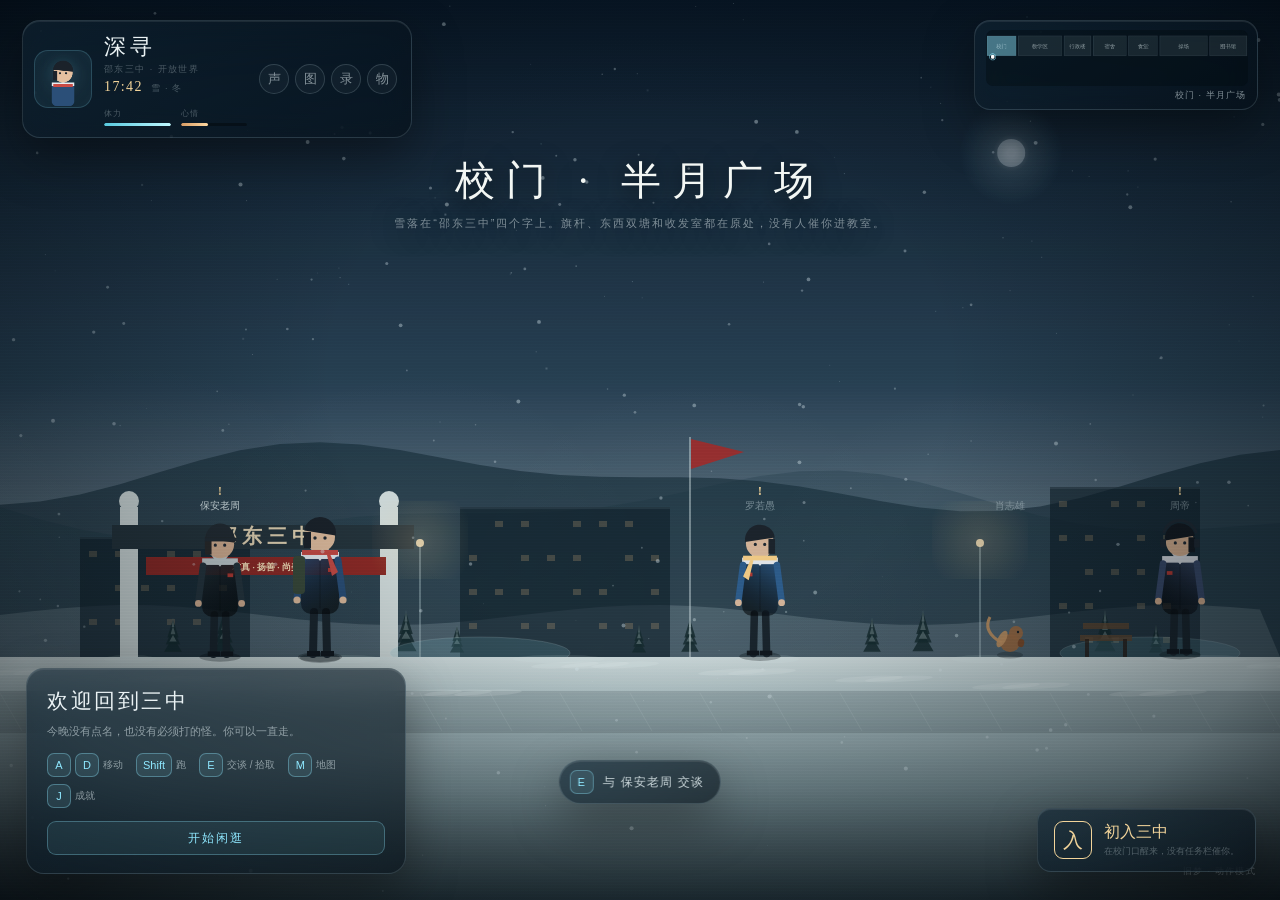
==== commit 15cb9c70: "feat: 《三中风云》完整项目导入 - 三章 3D 低多边形动作流程、成长/武学/装备与 v2 存档 - 校园异化层：净化战斗、理智、伙伴、伪装、算力之眼、谣言与日历 - 27 班行为树与专属事件、" ====
--- a/index.html
+++ b/index.html
@@ -1,6 +1,13 @@
 <!DOCTYPE html>
 <html lang="zh-CN">
 <head>
+  <script>
+    // 默认进入开放世界沙盒；旧的动作模式保留在 index.html?story=1
+    (function () {
+      var q = location.search || '';
+      if (!/[?&]story=1/.test(q)) location.replace('sandbox.html' + q + (location.hash || ''));
+    })();
+  </script>
   <meta charset="UTF-8">
   <meta name="viewport" content="width=device-width, initial-scale=1.0, maximum-scale=1.0, user-scalable=no">
   <meta name="theme-color" content="#070d14">
